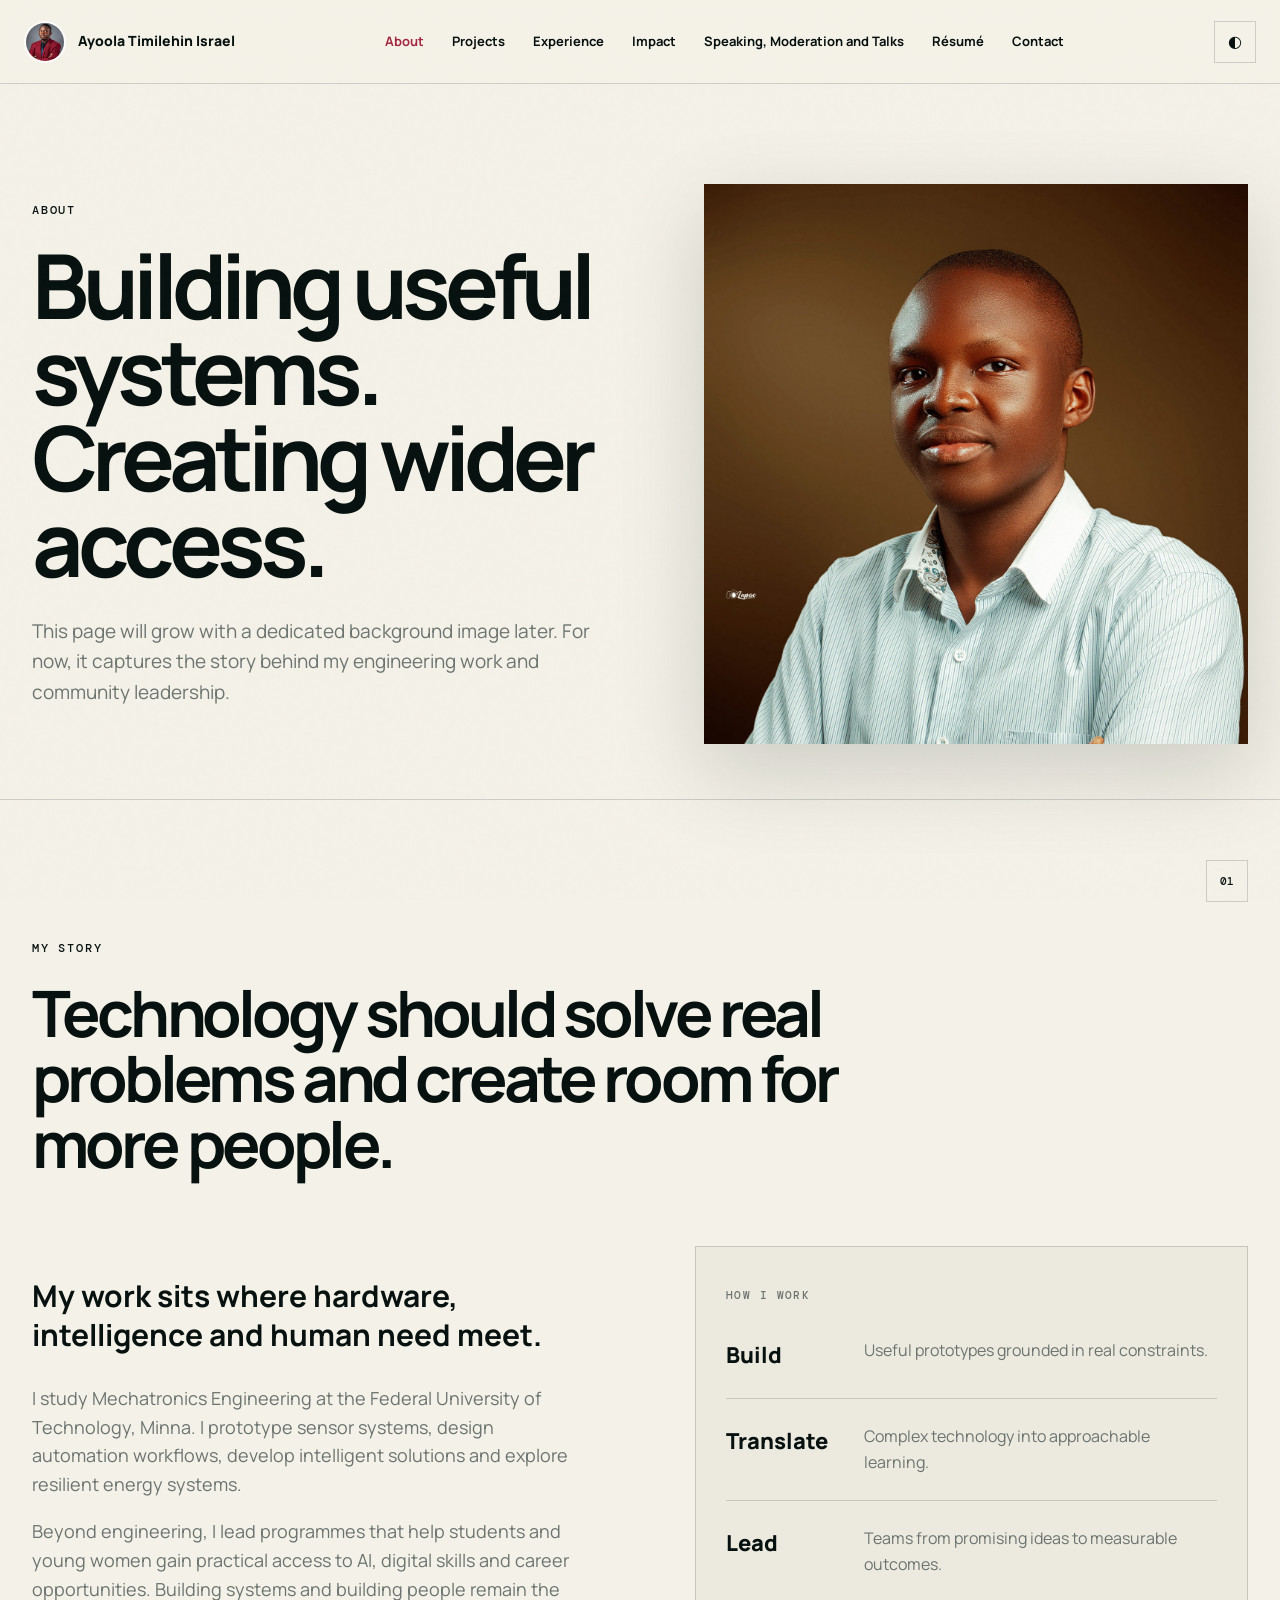
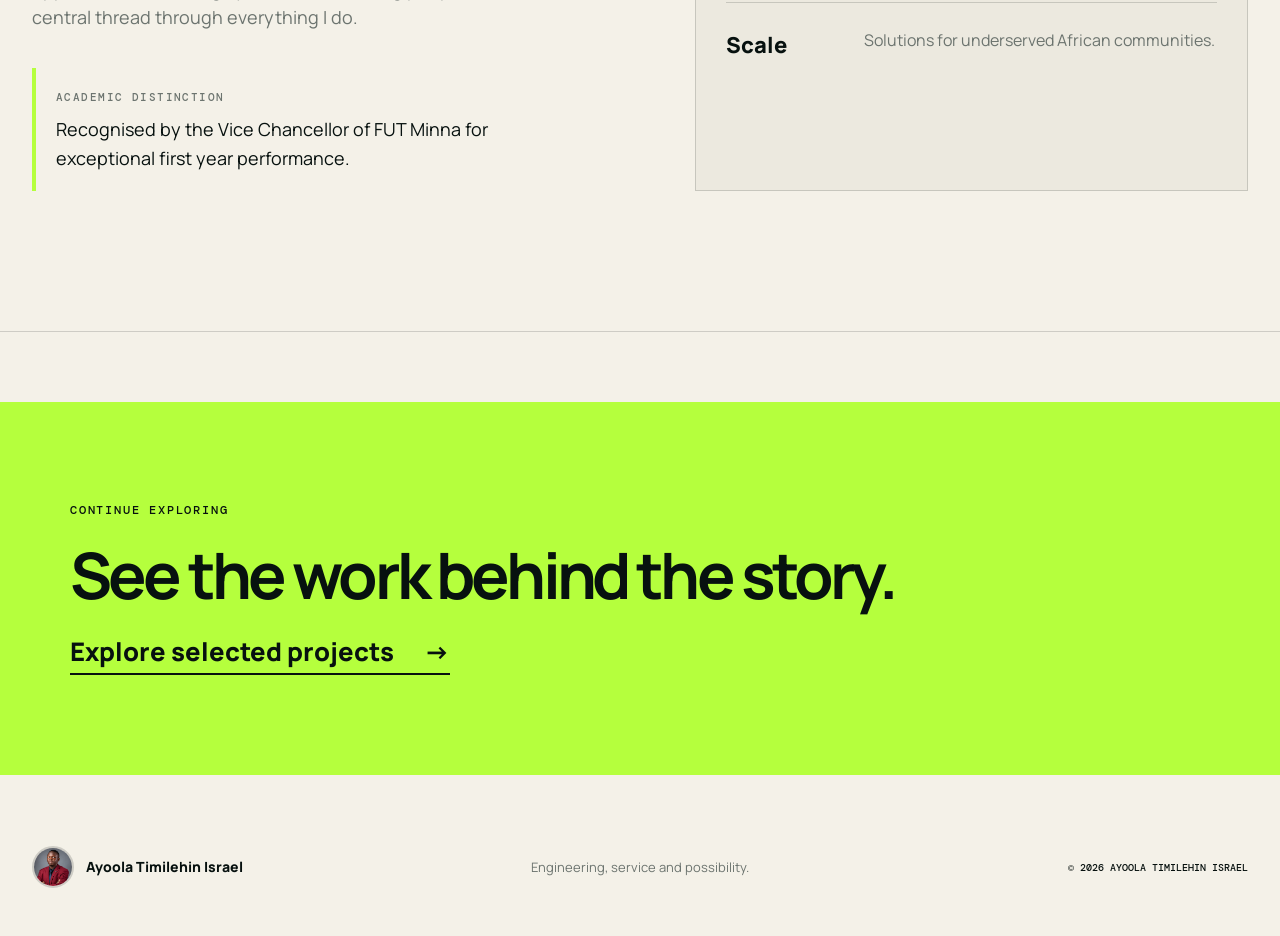
==== about.html @ 363a7451 "Redesign portfolio with cinematic homepage" ====
<!doctype html>
<html lang="en">
<head>
  <meta charset="UTF-8" /><meta name="viewport" content="width=device-width, initial-scale=1" />
  <meta name="description" content="About Ayoola Timilehin Israel and his work across engineering, leadership and community impact." />
  <title>About | Ayoola Timilehin Israel</title>
  <link rel="preconnect" href="https://fonts.googleapis.com" /><link rel="preconnect" href="https://fonts.gstatic.com" crossorigin /><link href="https://fonts.googleapis.com/css2?family=DM+Mono:wght@400;500&family=Manrope:wght@400;500;600;700;800&display=swap" rel="stylesheet" />
  <link rel="icon" type="image/webp" href="assets/images/timilehin-burgundy-portrait.webp" /><link rel="stylesheet" href="styles.css" />
</head>
<body class="inner-page">
  <a class="skip-link" href="#main-content">Skip to main content</a><div class="noise" aria-hidden="true"></div>
  <header class="site-header" id="top"><a class="profile-brand" href="index.html"><img src="assets/images/timilehin-burgundy-portrait.webp" alt="" /><span>Ayoola Timilehin Israel</span></a><nav class="desktop-nav" aria-label="Primary navigation"><a class="current" href="about.html">About</a><a href="index.html#work">Projects</a><a href="index.html#experience">Experience</a><a href="index.html#impact">Impact</a><a href="speaking.html">Speaking, Moderation and Talks</a><a href="https://drive.google.com/file/d/1Q_g9N8d5vsVfW5GfV8KbFUn3ZHmUaMl0/view?usp=drive_link" target="_blank" rel="noreferrer">Résumé</a><a href="index.html#contact">Contact</a></nav><div class="header-actions"><button class="theme-toggle" type="button">◐</button><button class="menu-toggle" type="button" aria-expanded="false" aria-controls="mobile-nav"><span></span><span></span></button></div><nav class="mobile-nav" id="mobile-nav"><a href="about.html">About</a><a href="index.html#work">Projects</a><a href="speaking.html">Speaking, Moderation and Talks</a><a href="https://drive.google.com/file/d/1Q_g9N8d5vsVfW5GfV8KbFUn3ZHmUaMl0/view?usp=drive_link" target="_blank" rel="noreferrer">Résumé</a><a href="index.html#contact">Contact</a></nav></header>
  <main id="main-content">
    <section class="inner-hero about-hero"><div class="inner-hero-copy reveal"><p class="eyebrow">About</p><h1>Building useful systems.<br />Creating wider access.</h1><p>This page will grow with a dedicated background image later. For now, it captures the story behind my engineering work and community leadership.</p></div><img src="assets/images/timilehin-headshot.jpg" alt="Ayoola Timilehin Israel" /></section>
    <section class="section about"><div class="section-index">01</div><div class="section-heading reveal"><p class="eyebrow">My story</p><h2>Technology should solve real problems and create room for more people.</h2></div><div class="about-grid"><div class="about-copy reveal"><p class="lead">My work sits where hardware, intelligence and human need meet.</p><p>I study Mechatronics Engineering at the Federal University of Technology, Minna. I prototype sensor systems, design automation workflows, develop intelligent solutions and explore resilient energy systems.</p><p>Beyond engineering, I lead programmes that help students and young women gain practical access to AI, digital skills and career opportunities. Building systems and building people remain the central thread through everything I do.</p><div class="mini-award"><span>Academic distinction</span><p>Recognised by the Vice Chancellor of FUT Minna for exceptional first year performance.</p></div></div><div class="focus-board reveal"><p class="board-label">How I work</p><div class="focus-item"><span>Build</span><p>Useful prototypes grounded in real constraints.</p></div><div class="focus-item"><span>Translate</span><p>Complex technology into approachable learning.</p></div><div class="focus-item"><span>Lead</span><p>Teams from promising ideas to measurable outcomes.</p></div><div class="focus-item"><span>Scale</span><p>Solutions for underserved African communities.</p></div></div></div></section>
    <section class="contact compact-contact"><div class="contact-copy reveal"><p class="eyebrow">Continue exploring</p><h2>See the work behind the story.</h2><a class="contact-email" href="index.html#work">Explore selected projects <span>→</span></a></div></section>
  </main>
  <footer><a class="profile-brand footer-brand" href="index.html"><img src="assets/images/timilehin-burgundy-portrait.webp" alt="" /><span>Ayoola Timilehin Israel</span></a><p>Engineering, service and possibility.</p><small>© <span id="year"></span> Ayoola Timilehin Israel</small></footer><script src="script.js"></script>
</body>
</html>
---- styles.css ----
:root{--ink:#07110f;--paper:#f4f1e8;--lime:#b5ff3d;--cyan:#7fe7dc;--muted:#6c746f;--line:rgba(7,17,15,.16);--card:#ece9df;--max:1440px;--shadow:0 28px 80px rgba(7,17,15,.16)}
*{box-sizing:border-box}html{scroll-behavior:smooth}body{margin:0;background:var(--paper);color:var(--ink);font-family:Manrope,Arial,sans-serif;font-size:16px;line-height:1.6;overflow-x:hidden}body.dark{--ink:#edf4e9;--paper:#07110f;--muted:#aab4ae;--line:rgba(237,244,233,.15);--card:#101c18;--shadow:0 28px 80px rgba(0,0,0,.35)}a{color:inherit;text-decoration:none}button{font:inherit}.noise{position:fixed;inset:0;opacity:.025;pointer-events:none;z-index:20;background-image:url("data:image/svg+xml,%3Csvg viewBox='0 0 180 180' xmlns='http://www.w3.org/2000/svg'%3E%3Cfilter id='n'%3E%3CfeTurbulence type='fractalNoise' baseFrequency='.9' numOctaves='4' stitchTiles='stitch'/%3E%3C/filter%3E%3Crect width='100%25' height='100%25' filter='url(%23n)' opacity='.7'/%3E%3C/svg%3E")}.site-header{height:84px;padding:0 max(24px,calc((100vw - var(--max))/2));display:flex;align-items:center;justify-content:space-between;position:sticky;top:0;z-index:50;background:color-mix(in srgb,var(--paper) 88%,transparent);backdrop-filter:blur(16px);border-bottom:1px solid var(--line)}.brand{display:flex;gap:12px;align-items:center}.brand>span{width:42px;height:42px;border:1px solid var(--ink);display:grid;place-items:center;font-weight:800;letter-spacing:-.06em}.brand small{font:500 11px DM Mono,monospace;text-transform:uppercase;letter-spacing:.08em}.desktop-nav{display:flex;gap:28px;font-size:13px;font-weight:700}.desktop-nav a{position:relative}.desktop-nav a:after{content:"";position:absolute;left:0;right:100%;bottom:-8px;height:2px;background:var(--lime);transition:.25s}.desktop-nav a:hover:after{right:0}.header-actions{display:flex;align-items:center;gap:10px}.theme-toggle,.menu-toggle{border:1px solid var(--line);background:transparent;color:var(--ink);height:42px;cursor:pointer}.theme-toggle{width:42px}.menu-toggle{display:none;width:44px;padding:11px}.menu-toggle span{display:block;height:1px;background:var(--ink);margin:6px 0}.button{display:inline-flex;align-items:center;justify-content:space-between;gap:22px;background:var(--ink);color:var(--paper);padding:15px 19px;font-weight:700;font-size:14px;border:1px solid var(--ink);transition:.25s}.button:hover{background:var(--lime);border-color:var(--lime);color:#07110f;transform:translateY(-2px)}.button-small{padding:10px 14px}.mobile-nav{display:none}.hero{min-height:calc(100vh - 84px);max-width:var(--max);margin:auto;display:grid;grid-template-columns:1.17fr .83fr;padding:70px 32px 72px;align-items:center;gap:60px}.eyebrow{font:500 12px DM Mono,monospace;text-transform:uppercase;letter-spacing:.15em;margin:0 0 24px}.pulse{display:inline-block;width:8px;height:8px;border-radius:50%;background:var(--lime);box-shadow:0 0 0 6px color-mix(in srgb,var(--lime) 16%,transparent);margin-right:10px}.hero h1{font-size:clamp(54px,6.6vw,104px);line-height:.93;letter-spacing:-.075em;margin:0 0 34px;max-width:900px}.hero h1 span{color:transparent;-webkit-text-stroke:1.5px var(--ink)}.hero-intro{max-width:690px;font-size:clamp(17px,1.5vw,21px);color:var(--muted)}.hero-intro strong{color:var(--ink)}.hero-actions{display:flex;gap:28px;align-items:center;margin:38px 0 54px}.text-link{font-weight:700;border-bottom:1px solid var(--ink);padding-bottom:5px}.hero-disciplines{display:flex;flex-wrap:wrap;gap:10px 28px;font:500 11px DM Mono,monospace;text-transform:uppercase;color:var(--muted)}.hero-visual{position:relative;min-height:650px;display:grid;place-items:center}.portrait-frame{width:min(92%,470px);height:600px;position:relative;overflow:hidden;background:#8a5a33;clip-path:polygon(10% 0,100% 0,100% 90%,90% 100%,0 100%,0 10%);box-shadow:var(--shadow)}.portrait-frame:after{content:"";position:absolute;inset:0;background:linear-gradient(180deg,transparent 55%,rgba(7,17,15,.3))}.portrait-frame img{width:100%;height:100%;object-fit:cover;object-position:center 25%}.portrait-tag{position:absolute;z-index:2;left:22px;bottom:22px;background:var(--lime);color:#07110f;font:500 11px DM Mono,monospace;text-transform:uppercase;padding:9px 12px}.orbit{position:absolute;border:1px solid var(--line);border-radius:50%;pointer-events:none}.orbit-one{width:570px;height:570px}.orbit-two{width:690px;height:690px;border-style:dashed;animation:spin 30s linear infinite}.floating-note{position:absolute;background:var(--paper);border:1px solid var(--line);padding:14px 16px;box-shadow:var(--shadow);display:flex;flex-direction:column;z-index:3}.floating-note span{font:500 10px DM Mono,monospace;text-transform:uppercase;color:var(--muted)}.note-one{left:-10px;top:110px}.note-two{right:-12px;bottom:110px}@keyframes spin{to{transform:rotate(360deg)}}.signal-strip{background:var(--ink);color:var(--paper);display:grid;grid-template-columns:repeat(4,1fr);padding:28px max(28px,calc((100vw - var(--max))/2));gap:0}.signal-strip div{padding:4px 28px;border-right:1px solid color-mix(in srgb,var(--paper) 18%,transparent);display:flex;align-items:baseline;gap:12px}.signal-strip div:last-child{border:0}.signal-strip strong{font-size:30px;color:var(--lime)}.signal-strip span{font:500 11px DM Mono,monospace;text-transform:uppercase}.section{max-width:var(--max);margin:auto;padding:140px 32px;position:relative;border-bottom:1px solid var(--line)}.section-index{position:absolute;right:32px;top:60px;font:500 11px DM Mono,monospace;border:1px solid var(--line);width:42px;height:42px;display:grid;place-items:center}.section-heading{max-width:930px;margin-bottom:70px}.section-heading h2,.feature-copy h2,.contact h2{font-size:clamp(42px,5vw,76px);line-height:1.02;letter-spacing:-.06em;margin:0}.section-heading.split{max-width:none;display:grid;grid-template-columns:1.3fr .7fr;align-items:end;gap:80px}.section-heading.split>p{color:var(--muted);max-width:470px;margin:0}.about-grid{display:grid;grid-template-columns:1fr 1fr;gap:110px}.about-copy{font-size:18px;color:var(--muted);max-width:620px}.about-copy .lead{font-size:30px;line-height:1.3;color:var(--ink);font-weight:700}.mini-award{border-left:4px solid var(--lime);padding:12px 0 12px 20px;margin-top:36px}.mini-award span,.board-label{font:500 11px DM Mono,monospace;text-transform:uppercase;letter-spacing:.13em;color:var(--muted)}.mini-award p{color:var(--ink);margin:6px 0}.focus-board{border:1px solid var(--line);padding:30px;background:var(--card)}.focus-item{display:grid;grid-template-columns:110px 1fr;gap:28px;padding:25px 0;border-bottom:1px solid var(--line)}.focus-item:last-child{border:0}.focus-item span{font-weight:800;font-size:22px}.focus-item p{margin:0;color:var(--muted)}.filter-row{display:flex;flex-wrap:wrap;gap:8px;margin-bottom:35px}.filter{border:1px solid var(--line);background:transparent;color:var(--ink);padding:9px 15px;font:500 11px DM Mono,monospace;text-transform:uppercase;cursor:pointer}.filter.active,.filter:hover{background:var(--ink);color:var(--paper)}.projects-grid{display:grid;grid-template-columns:repeat(2,1fr);gap:18px}.project-card{position:relative;background:var(--card);min-height:620px;display:flex;flex-direction:column;transition:.3s;overflow:hidden}.project-card:hover{transform:translateY(-5px);box-shadow:var(--shadow)}.project-card.hidden{display:none}.project-featured{grid-column:span 2;display:grid;grid-template-columns:1.08fr .92fr}.project-number{position:absolute;right:18px;top:15px;z-index:3;font:500 11px DM Mono,monospace;background:var(--paper);border:1px solid var(--line);padding:6px 9px}.project-visual{min-height:340px;position:relative;overflow:hidden;background:#0d1714;color:white;display:grid;place-items:center}.project-visual em{position:absolute;bottom:15px;left:16px;font:400 10px DM Mono,monospace;text-transform:uppercase;color:rgba(255,255,255,.56);font-style:normal}.image-visual img{width:100%;height:100%;object-fit:cover}.project-copy{padding:34px;display:flex;flex-direction:column;align-items:flex-start;flex:1}.tags{display:flex;gap:7px;flex-wrap:wrap}.tags span{font:500 10px DM Mono,monospace;text-transform:uppercase;border:1px solid var(--line);padding:5px 8px}.project-copy h3{font-size:clamp(26px,3vw,42px);line-height:1.08;letter-spacing:-.04em;margin:22px 0 14px}.project-copy p{color:var(--muted);max-width:620px}.project-link{margin-top:auto;background:transparent;color:var(--ink);border:0;border-bottom:1px solid var(--ink);font-weight:700;padding:8px 0;cursor:pointer}.metric-inline{margin-top:auto;display:flex;align-items:baseline;gap:12px}.metric-inline strong{font-size:30px;color:var(--ink)}.metric-inline span{font:500 10px DM Mono,monospace;text-transform:uppercase;color:var(--muted)}.pipeline-line{width:72%;height:70px;border:18px solid #66736e;border-left:0;border-right:0;position:relative}.sensor{position:absolute;width:22px;height:22px;background:var(--lime);border-radius:50%;box-shadow:0 0 0 9px rgba(181,255,61,.12)}.sensor-a{left:28%;top:47%}.sensor-b{left:50%;top:47%}.sensor-c{left:72%;top:47%}.visual-solar{background:linear-gradient(150deg,#102c33,#07110f)}.sun{width:105px;height:105px;border-radius:50%;background:var(--lime);box-shadow:0 0 70px rgba(181,255,61,.35);position:absolute;right:15%;top:14%}.panel{width:210px;height:130px;background:repeating-linear-gradient(90deg,#254c57 0 28px,#7fe7dc 29px 30px),repeating-linear-gradient(0deg,transparent 0 28px,#7fe7dc 29px 30px);transform:skewY(-10deg);border:5px solid #a7c6c3}.visual-vision{background:#07110f}.reticle{width:180px;height:120px;border:2px solid var(--lime);position:relative}.reticle:before,.reticle:after{content:"";position:absolute;background:var(--lime)}.reticle:before{height:1px;width:240px;left:-30px;top:58px}.reticle:after{width:1px;height:180px;top:-30px;left:88px}.visual-vision>span,.visual-cage>span{position:absolute;top:20px;left:20px;color:var(--lime);font:500 11px DM Mono,monospace}.visual-glass{background:linear-gradient(135deg,#16241f,#07110f)}.glass-left,.glass-right{width:140px;height:90px;border:9px solid #c0cbc6;border-radius:50% 50% 42% 42%;position:absolute}.glass-left{transform:translateX(-75px)}.glass-right{transform:translateX(75px)}.visual-glass:after{content:"";width:35px;height:8px;background:#c0cbc6;position:absolute}.cage-grid{width:75%;height:70%;background:repeating-linear-gradient(90deg,transparent 0 48px,rgba(127,231,220,.4) 49px 50px),repeating-linear-gradient(0deg,transparent 0 48px,rgba(127,231,220,.4) 49px 50px);border:2px solid var(--cyan)}.project-secondary{min-height:320px}.timeline{border-top:1px solid var(--line)}.timeline-item{display:grid;grid-template-columns:220px 1fr;gap:70px;padding:36px 0;border-bottom:1px solid var(--line)}.timeline-year{font:500 11px DM Mono,monospace;text-transform:uppercase;color:var(--muted)}.timeline-item h3{font-size:25px;margin:0 0 10px}.timeline-item h3 span{display:block;color:var(--muted);font-size:16px;font-weight:500;margin-top:5px}.timeline-item p{margin:0;color:var(--muted);max-width:780px}.feature-story{max-width:var(--max);margin:0 auto;background:var(--ink);color:var(--paper);display:grid;grid-template-columns:1.1fr .9fr;padding:32px}.feature-image{min-height:680px}.feature-image img{width:100%;height:100%;object-fit:cover}.feature-copy{padding:70px 60px;align-self:center}.feature-copy p:not(.eyebrow){color:color-mix(in srgb,var(--paper) 68%,transparent);font-size:18px}.feature-copy h2{color:var(--lime)}.feature-metrics{display:flex;gap:50px;margin-top:45px}.feature-metrics div{display:flex;flex-direction:column}.feature-metrics strong{font-size:34px}.feature-metrics span{font:500 10px DM Mono,monospace;text-transform:uppercase}.feature-gallery{grid-column:span 2;display:grid;grid-template-columns:1fr 1fr;gap:12px;margin-top:12px}.feature-gallery img{width:100%;height:320px;object-fit:cover}.impact-grid{display:grid;grid-template-columns:repeat(3,1fr);gap:16px}.impact-card{background:var(--ink);color:var(--paper);padding:34px;min-height:350px;display:flex;flex-direction:column}.impact-card>span{font:500 11px DM Mono,monospace;color:var(--lime)}.impact-card h3{font-size:21px;margin:40px 0 auto}.impact-card strong{font-size:70px;line-height:1;color:var(--lime);letter-spacing:-.06em}.impact-card p{color:color-mix(in srgb,var(--paper) 65%,transparent)}.roles-board{margin-top:18px;border:1px solid var(--line);padding:32px}.roles-list{display:grid;grid-template-columns:repeat(2,1fr);margin-top:22px}.roles-list span{padding:18px 0;border-bottom:1px solid var(--line);font-weight:700}.roles-list span:nth-child(odd){border-right:1px solid var(--line);padding-right:24px}.roles-list span:nth-child(even){padding-left:24px}.recognition-grid{display:grid;grid-template-columns:repeat(3,1fr);gap:14px}.award-card{border:1px solid var(--line);padding:30px;min-height:300px;display:flex;flex-direction:column}.award-card.lime{background:var(--lime);color:#07110f;border-color:var(--lime)}.award-card>p{font:500 10px DM Mono,monospace;text-transform:uppercase}.award-card h3{font-size:33px;line-height:1.1;margin:auto 0 12px}.award-card>span{color:var(--muted)}.award-card.lime>span{color:#27351d}.award-card a{margin-top:20px;font-weight:700;font-size:13px}.research-line{margin-top:35px;padding:30px;border-top:1px solid var(--line);border-bottom:1px solid var(--line);display:grid;grid-template-columns:200px 1fr}.research-line span{font:500 11px DM Mono,monospace;text-transform:uppercase}.research-line p{margin:0;font-weight:700}.gallery-grid{display:grid;grid-template-columns:1.5fr 1fr 1fr;grid-template-rows:repeat(2,250px);gap:14px}.gallery-main{grid-row:span 2;margin:0;position:relative;overflow:hidden}.gallery-main img{width:100%;height:100%;object-fit:cover}.gallery-main figcaption{position:absolute;left:18px;bottom:18px;background:var(--paper);padding:8px 11px;font:500 10px DM Mono,monospace;text-transform:uppercase}.gallery-placeholder{border:1px dashed var(--line);background:linear-gradient(135deg,var(--card),transparent);padding:20px;display:flex;flex-direction:column;justify-content:space-between}.gallery-placeholder span{font:500 10px DM Mono,monospace}.gallery-placeholder strong{font:600 12px DM Mono,monospace}.gallery-placeholder p{margin:0;color:var(--muted);font-size:13px}.gallery-placeholder:last-child{grid-column:span 2}.contact{max-width:var(--max);margin:0 auto 24px;background:var(--lime);color:#07110f;padding:100px 70px;display:grid;grid-template-columns:1.3fr .7fr;gap:100px}.contact-copy>p:not(.eyebrow){max-width:650px;font-size:19px}.contact-email{font-size:clamp(16px,2vw,26px);font-weight:800;border-bottom:2px solid #07110f;display:inline-flex;gap:30px;margin-top:25px}.contact-links{align-self:end}.contact-links a{display:grid;grid-template-columns:90px 1fr auto;gap:15px;padding:20px 0;border-bottom:1px solid rgba(7,17,15,.3)}.contact-links span{font-weight:800}.contact-links em{font-style:normal;font-size:13px}footer{max-width:var(--max);margin:auto;padding:45px 32px;display:grid;grid-template-columns:1fr 1fr 1fr;align-items:center}footer p{text-align:center;color:var(--muted);font-size:13px}footer small{text-align:right;font:500 10px DM Mono,monospace;text-transform:uppercase}.project-modal{max-width:760px;width:calc(100% - 30px);background:var(--paper);color:var(--ink);border:1px solid var(--line);padding:55px;box-shadow:var(--shadow)}.project-modal::backdrop{background:rgba(3,8,7,.78);backdrop-filter:blur(8px)}.project-modal h2{font-size:45px;line-height:1.05;letter-spacing:-.05em}.project-modal>p{color:var(--muted)}.modal-close{position:absolute;top:15px;right:15px;width:40px;height:40px;background:var(--ink);color:var(--paper);border:0;font-size:25px;cursor:pointer}.modal-grid{display:grid;grid-template-columns:1fr 1fr;gap:22px;margin-top:35px}.modal-grid div{border-top:2px solid var(--lime);padding-top:15px}.modal-grid span{font:500 10px DM Mono,monospace;text-transform:uppercase}.modal-grid p{color:var(--muted)}.reveal{opacity:0;transform:translateY(22px);transition:opacity .65s ease,transform .65s ease}.reveal.visible{opacity:1;transform:none}
@media(max-width:1050px){.desktop-nav{display:none}.menu-toggle{display:block}.mobile-nav{position:absolute;top:84px;left:0;right:0;background:var(--paper);border-bottom:1px solid var(--line);padding:25px 32px;flex-direction:column;gap:15px}.mobile-nav.open{display:flex}.hero{grid-template-columns:1fr;padding-top:55px}.hero-visual{min-height:600px}.portrait-frame{height:550px}.orbit-two{width:620px;height:620px}.signal-strip{grid-template-columns:1fr 1fr}.signal-strip div:nth-child(2){border-right:0}.section-heading.split{grid-template-columns:1fr;gap:25px}.project-featured{grid-template-columns:1fr}.feature-story{grid-template-columns:1fr}.feature-gallery{grid-column:auto}.impact-grid,.recognition-grid{grid-template-columns:1fr 1fr}.contact{grid-template-columns:1fr;gap:50px}}
@media(max-width:720px){.site-header{height:70px}.brand small,.header-actions .button{display:none}.mobile-nav{top:70px}.hero{min-height:auto;padding:60px 20px 80px;gap:20px}.hero h1{font-size:53px}.hero-intro{font-size:17px}.hero-actions{align-items:flex-start;flex-direction:column}.hero-visual{min-height:510px}.portrait-frame{height:480px;width:92%}.orbit-one{width:430px;height:430px}.orbit-two{width:500px;height:500px}.note-one{left:0}.note-two{right:0}.hero-disciplines{flex-direction:column}.signal-strip{grid-template-columns:1fr 1fr;padding:18px}.signal-strip div{padding:15px;display:block}.signal-strip strong{display:block;font-size:25px}.section{padding:100px 20px}.section-index{right:20px;top:30px}.section-heading{margin-bottom:45px}.section-heading h2,.feature-copy h2,.contact h2{font-size:42px}.about-grid,.projects-grid,.impact-grid,.recognition-grid{grid-template-columns:1fr;gap:14px}.project-featured{grid-column:auto}.project-card{min-height:560px}.project-secondary{min-height:300px}.focus-item{grid-template-columns:80px 1fr}.timeline-item{grid-template-columns:1fr;gap:12px}.feature-story{padding:12px}.feature-image{min-height:430px}.feature-copy{padding:55px 20px}.feature-gallery{grid-template-columns:1fr}.feature-gallery img{height:240px}.roles-list{grid-template-columns:1fr}.roles-list span:nth-child(odd){border-right:0;padding-right:0}.roles-list span:nth-child(even){padding-left:0}.gallery-grid{display:grid;grid-template-columns:1fr 1fr;grid-template-rows:360px 220px 220px}.gallery-main{grid-column:span 2;grid-row:auto}.gallery-placeholder:last-child{grid-column:span 2}.contact{margin:0 12px;padding:70px 22px}.contact-email{font-size:15px;gap:10px}.contact-links a{grid-template-columns:75px 1fr auto}footer{grid-template-columns:auto 1fr}footer p{display:none}.modal-grid{grid-template-columns:1fr}.project-modal{padding:48px 24px 30px}.project-modal h2{font-size:34px}}
@media(prefers-reduced-motion:reduce){html{scroll-behavior:auto}.orbit-two{animation:none}.reveal{opacity:1;transform:none;transition:none}}
.skip-link{position:fixed;left:18px;top:12px;z-index:100;transform:translateY(-160%);background:var(--lime);color:#07110f;padding:10px 14px;font-weight:800}.skip-link:focus{transform:none}a:focus-visible,button:focus-visible{outline:3px solid var(--cyan);outline-offset:4px}

/* Cinematic portfolio direction */
.home-page{background:#081119}.home-page .site-header{position:absolute;left:0;right:0;top:0;color:#fff;background:linear-gradient(180deg,rgba(5,10,16,.82),rgba(5,10,16,.36));border-bottom:1px solid rgba(255,255,255,.1)}
.profile-brand{display:flex;align-items:center;gap:12px;font-weight:800;font-size:14px}.profile-brand img{width:42px;height:42px;border-radius:50%;object-fit:cover;object-position:center 22%;border:2px solid rgba(255,255,255,.75)}
.home-header .desktop-nav{gap:21px}.home-header .desktop-nav a{font-size:11px}.home-header .theme-toggle,.home-header .menu-toggle{color:#fff;border-color:rgba(255,255,255,.3)}.home-page .mobile-nav{color:var(--ink)}
.desktop-nav a.current{color:#a32942}.cinematic-hero{min-height:100svh;position:relative;display:flex;align-items:flex-end;background-image:url("assets/images/timilehin-burgundy-portrait.webp");background-size:cover;background-position:center 24%;color:#fff;padding:150px max(5vw,42px) 7vh;overflow:hidden}.hero-overlay{position:absolute;inset:0;background:linear-gradient(90deg,rgba(3,9,16,.88) 0%,rgba(3,9,16,.6) 38%,rgba(3,9,16,.12) 66%,rgba(3,9,16,.45) 100%),linear-gradient(0deg,rgba(3,9,16,.88),transparent 52%)}.cinematic-copy{position:relative;z-index:2;max-width:790px}.hero-pill{display:inline-flex;border:1px solid rgba(255,255,255,.42);border-radius:999px;padding:7px 13px;font:500 11px DM Mono,monospace;margin:0 0 25px}.cinematic-copy h1{font-size:clamp(52px,6.5vw,96px);line-height:.98;letter-spacing:-.065em;margin:0;max-width:900px}.cinematic-copy h1 span{color:#a32942}.cinematic-copy>p:not(.hero-pill){font-size:clamp(16px,1.3vw,20px);line-height:1.65;max-width:680px;color:rgba(255,255,255,.78);margin:24px 0 30px}.hero-primary{background:#a32942;color:#fff;border-color:#a32942}.hero-secondary{background:rgba(6,12,19,.35);color:#fff;border:1px solid rgba(255,255,255,.55)}.hero-location{position:absolute;right:max(5vw,42px);bottom:7vh;z-index:2;font:500 10px DM Mono,monospace;text-transform:uppercase;letter-spacing:.12em;color:rgba(255,255,255,.62)}
.home-page .signal-strip,.home-page .section,.home-page footer{background:var(--paper);color:var(--ink)}.home-page .feature-story{margin-top:0}.footer-brand img{border-color:var(--line)}
.inner-page .site-header{position:sticky}.inner-hero{max-width:var(--max);margin:auto;min-height:670px;padding:100px 32px 55px;display:grid;grid-template-columns:1.05fr .95fr;gap:70px;align-items:center;border-bottom:1px solid var(--line)}.inner-hero-copy h1{font-size:clamp(54px,7vw,102px);line-height:.96;letter-spacing:-.065em;margin:12px 0 30px}.inner-hero-copy>p:last-child{font-size:19px;color:var(--muted);max-width:660px}.inner-hero>img{width:100%;height:560px;object-fit:cover;object-position:center 25%;box-shadow:var(--shadow)}
.speaking-hero{background:linear-gradient(135deg,#07110f 0%,#152b27 58%,#a32942 160%);color:#fff}.speaking-hero .inner-hero-copy>p:last-child{color:rgba(255,255,255,.68)}.speaking-mark{justify-self:center;width:330px;height:330px;border:1px solid rgba(255,255,255,.2);border-radius:50%;display:flex;align-items:center;justify-content:center;flex-direction:column;box-shadow:0 0 0 55px rgba(255,255,255,.035),0 0 0 110px rgba(255,255,255,.025)}.speaking-mark span{font:500 12px DM Mono,monospace;letter-spacing:.25em}.speaking-mark strong{font-size:96px;line-height:1;color:var(--lime)}.speaking-grid{display:grid;grid-template-columns:repeat(3,1fr);gap:16px}.speaking-card{min-height:350px;padding:34px;background:var(--card);border:1px solid var(--line);display:flex;flex-direction:column}.speaking-card>span{font:500 11px DM Mono,monospace;text-transform:uppercase;color:#a32942}.speaking-card h3{font-size:31px;line-height:1.08;margin:auto 0 15px}.speaking-card p{color:var(--muted)}.placeholder-card{border-style:dashed;background:transparent}.compact-contact{grid-template-columns:1fr;margin-top:70px}.compact-contact .contact-copy{max-width:900px}
@media(max-width:1050px){.home-header .profile-brand span{display:none}.cinematic-hero{background-position:58% 20%}.hero-location{display:none}.inner-hero{grid-template-columns:1fr}.inner-hero>img{height:520px}.speaking-grid{grid-template-columns:1fr 1fr}}
@media(max-width:720px){.profile-brand span{display:none}.profile-brand img{width:38px;height:38px}.cinematic-hero{min-height:780px;padding:130px 22px 64px;background-position:58% 20%}.hero-overlay{background:linear-gradient(0deg,rgba(3,9,16,.94) 0%,rgba(3,9,16,.65) 48%,rgba(3,9,16,.15) 78%)}.cinematic-copy h1{font-size:49px}.cinematic-copy>p:not(.hero-pill){font-size:16px}.cinematic-copy .hero-actions{flex-direction:row}.inner-hero{padding:80px 20px 45px;gap:35px}.inner-hero-copy h1{font-size:53px}.inner-hero>img{height:430px}.speaking-mark{width:220px;height:220px}.speaking-mark strong{font-size:65px}.speaking-grid{grid-template-columns:1fr}}
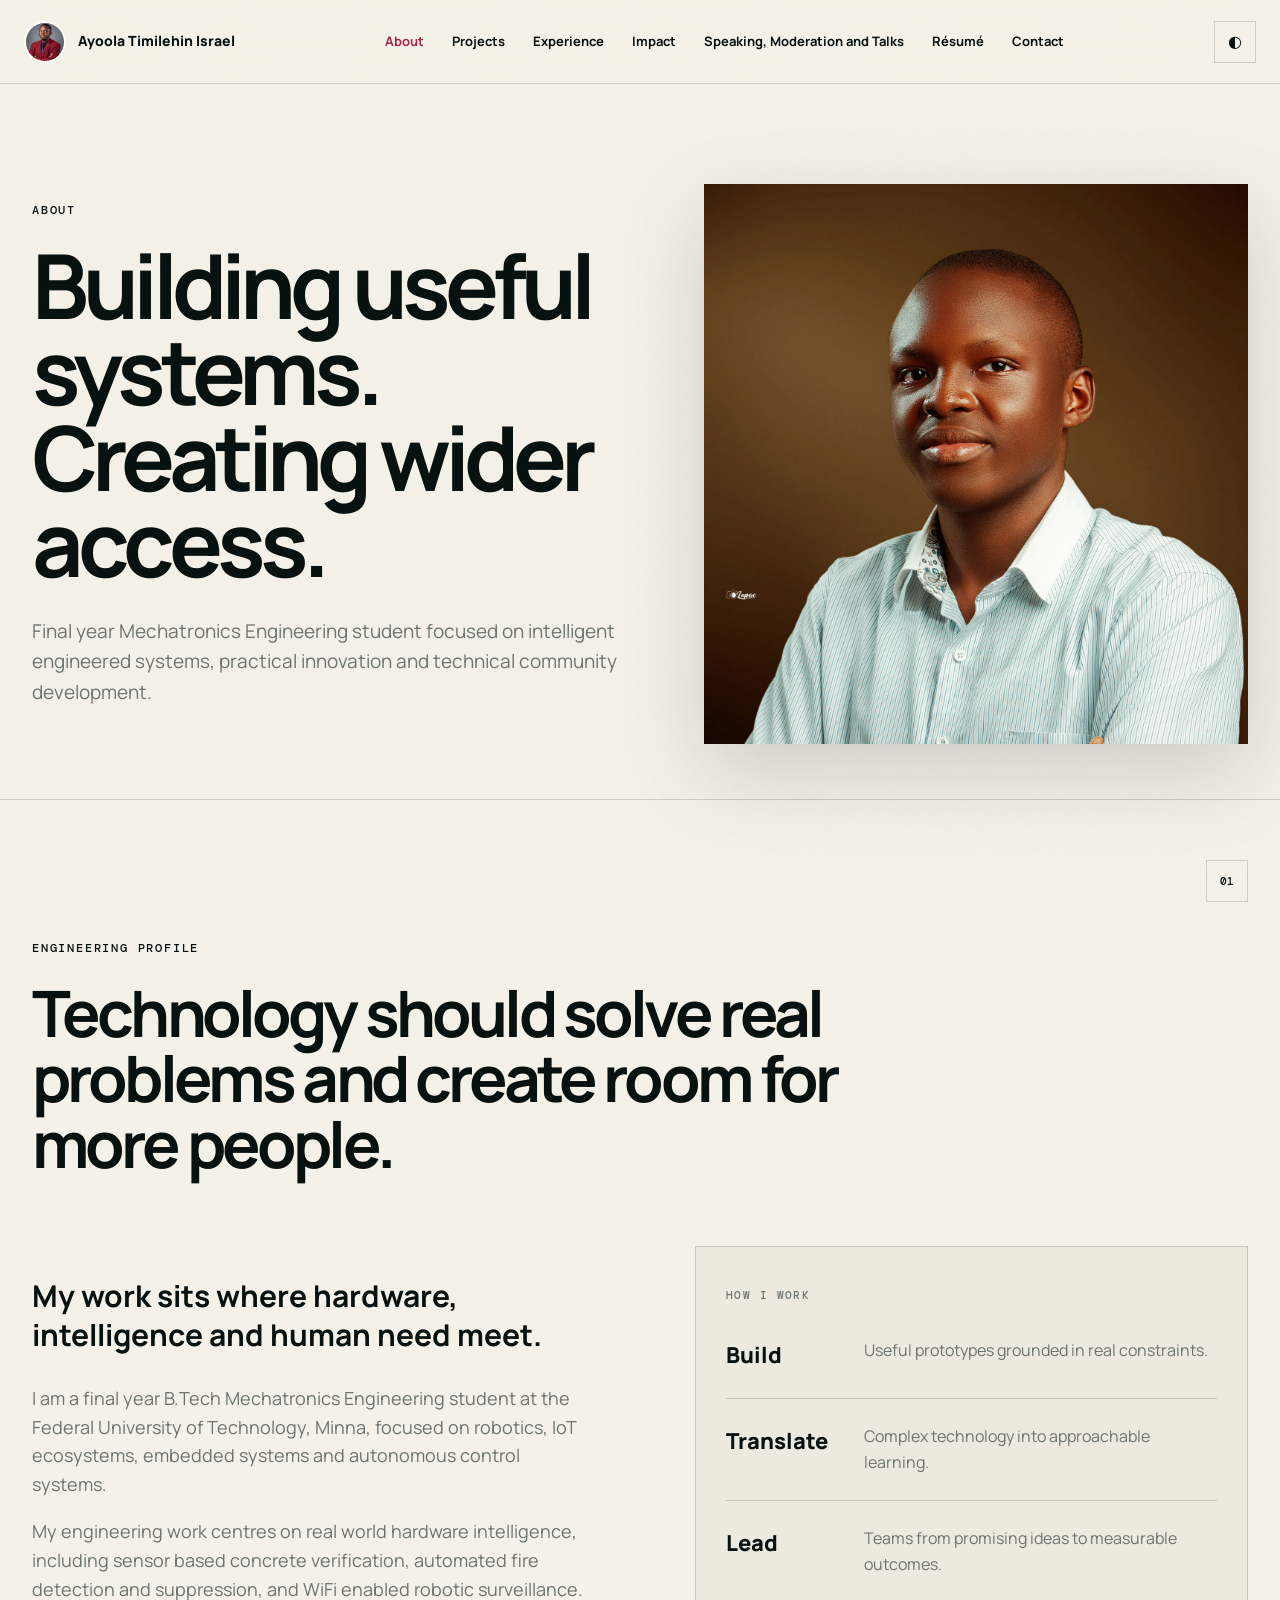
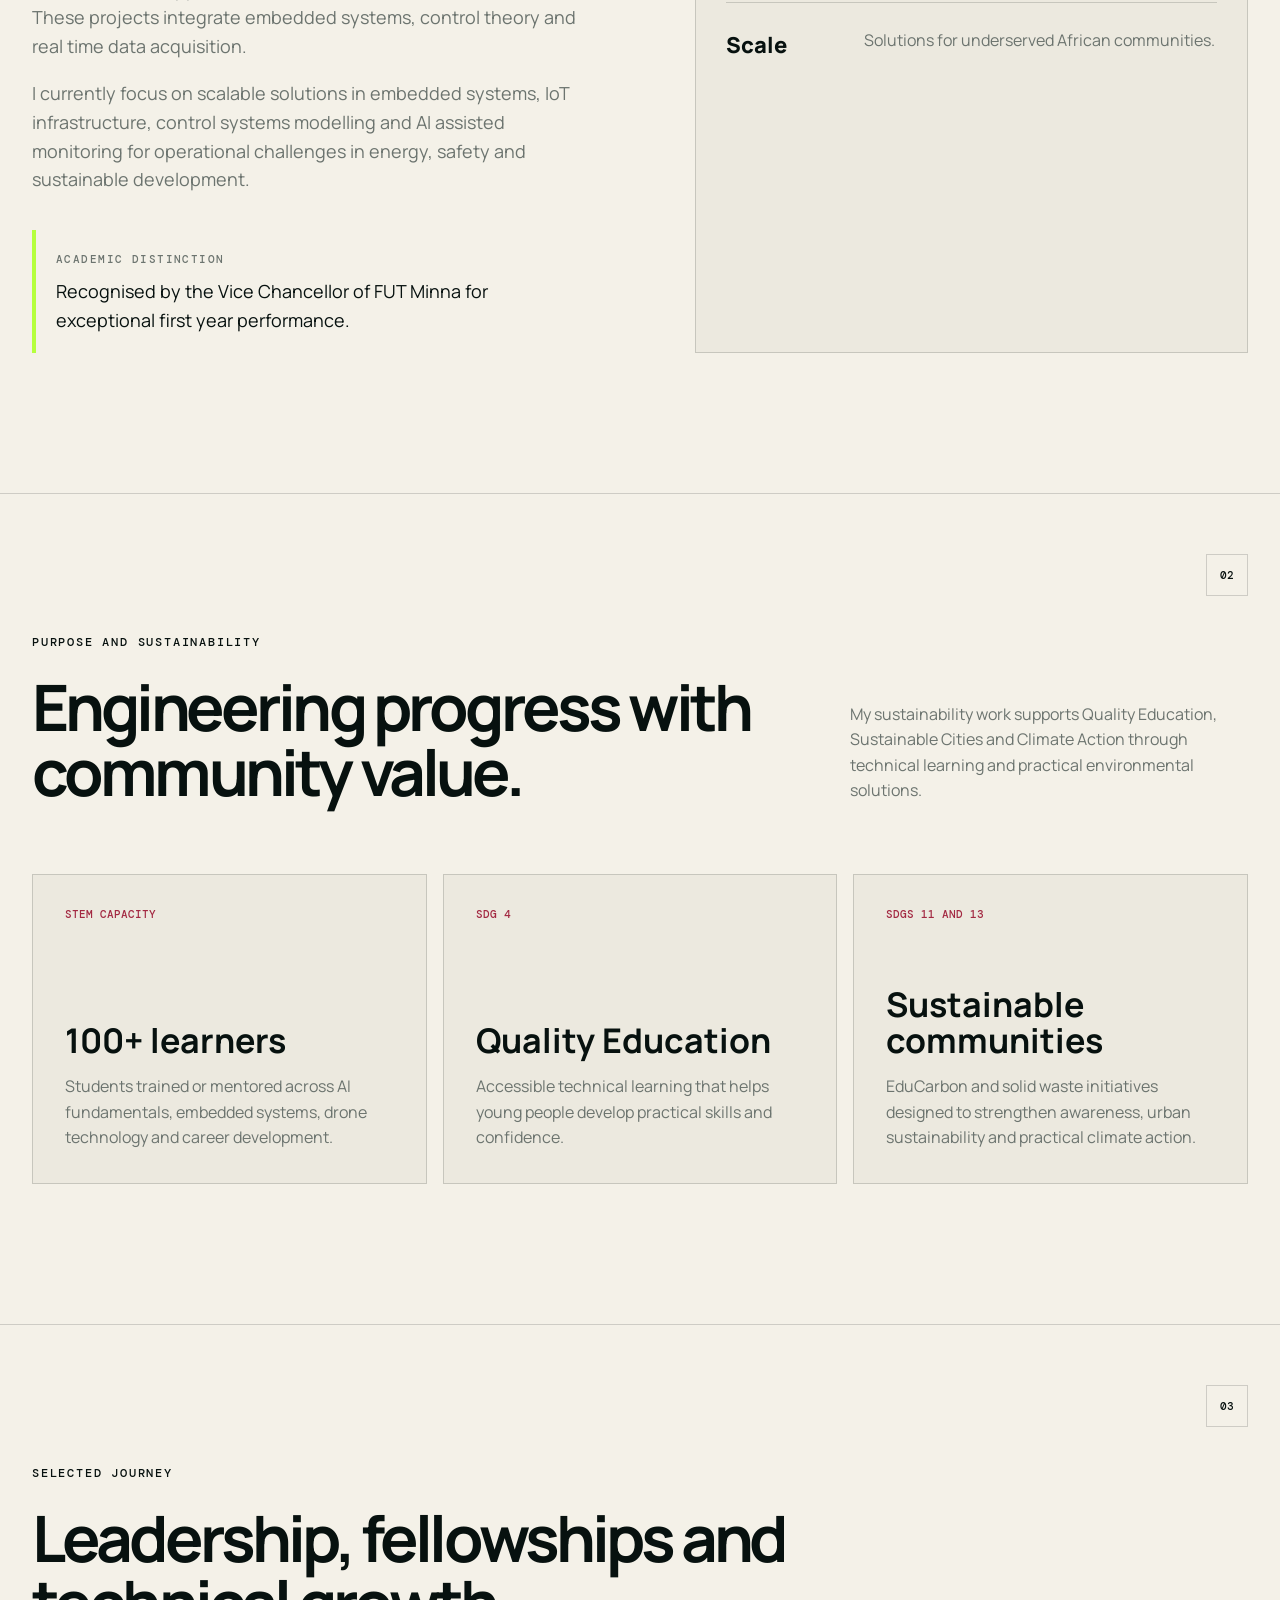
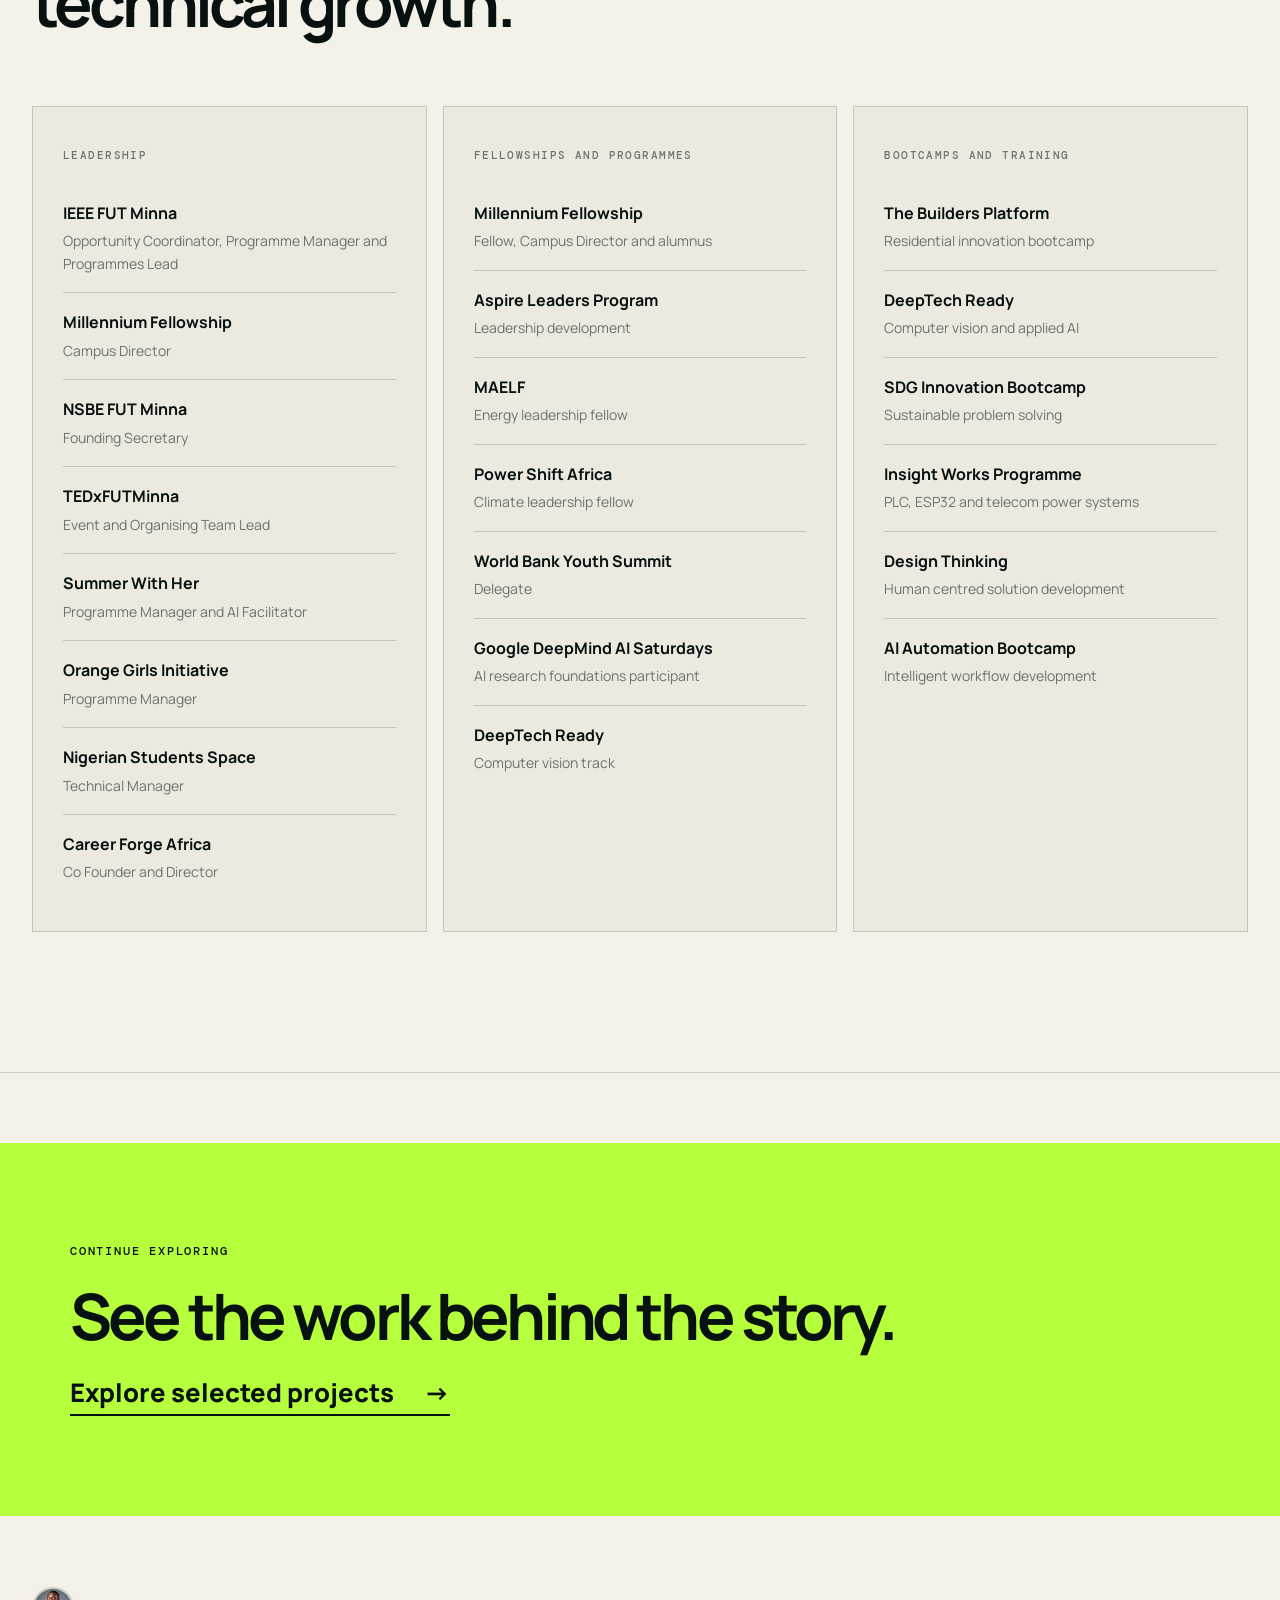
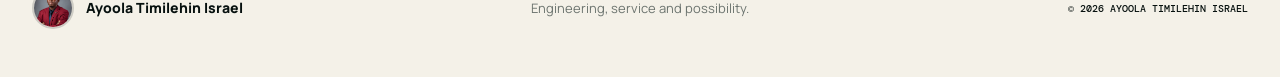
==== commit 738fa48c: "Expand profile, speaking and leadership sections" ====
--- a/about.html
+++ b/about.html
@@ -11,8 +11,10 @@
   <a class="skip-link" href="#main-content">Skip to main content</a><div class="noise" aria-hidden="true"></div>
   <header class="site-header" id="top"><a class="profile-brand" href="index.html"><img src="assets/images/timilehin-burgundy-portrait.webp" alt="" /><span>Ayoola Timilehin Israel</span></a><nav class="desktop-nav" aria-label="Primary navigation"><a class="current" href="about.html">About</a><a href="index.html#work">Projects</a><a href="index.html#experience">Experience</a><a href="index.html#impact">Impact</a><a href="speaking.html">Speaking, Moderation and Talks</a><a href="https://drive.google.com/file/d/1Q_g9N8d5vsVfW5GfV8KbFUn3ZHmUaMl0/view?usp=drive_link" target="_blank" rel="noreferrer">Résumé</a><a href="index.html#contact">Contact</a></nav><div class="header-actions"><button class="theme-toggle" type="button">◐</button><button class="menu-toggle" type="button" aria-expanded="false" aria-controls="mobile-nav"><span></span><span></span></button></div><nav class="mobile-nav" id="mobile-nav"><a href="about.html">About</a><a href="index.html#work">Projects</a><a href="speaking.html">Speaking, Moderation and Talks</a><a href="https://drive.google.com/file/d/1Q_g9N8d5vsVfW5GfV8KbFUn3ZHmUaMl0/view?usp=drive_link" target="_blank" rel="noreferrer">Résumé</a><a href="index.html#contact">Contact</a></nav></header>
   <main id="main-content">
-    <section class="inner-hero about-hero"><div class="inner-hero-copy reveal"><p class="eyebrow">About</p><h1>Building useful systems.<br />Creating wider access.</h1><p>This page will grow with a dedicated background image later. For now, it captures the story behind my engineering work and community leadership.</p></div><img src="assets/images/timilehin-headshot.jpg" alt="Ayoola Timilehin Israel" /></section>
-    <section class="section about"><div class="section-index">01</div><div class="section-heading reveal"><p class="eyebrow">My story</p><h2>Technology should solve real problems and create room for more people.</h2></div><div class="about-grid"><div class="about-copy reveal"><p class="lead">My work sits where hardware, intelligence and human need meet.</p><p>I study Mechatronics Engineering at the Federal University of Technology, Minna. I prototype sensor systems, design automation workflows, develop intelligent solutions and explore resilient energy systems.</p><p>Beyond engineering, I lead programmes that help students and young women gain practical access to AI, digital skills and career opportunities. Building systems and building people remain the central thread through everything I do.</p><div class="mini-award"><span>Academic distinction</span><p>Recognised by the Vice Chancellor of FUT Minna for exceptional first year performance.</p></div></div><div class="focus-board reveal"><p class="board-label">How I work</p><div class="focus-item"><span>Build</span><p>Useful prototypes grounded in real constraints.</p></div><div class="focus-item"><span>Translate</span><p>Complex technology into approachable learning.</p></div><div class="focus-item"><span>Lead</span><p>Teams from promising ideas to measurable outcomes.</p></div><div class="focus-item"><span>Scale</span><p>Solutions for underserved African communities.</p></div></div></div></section>
+    <section class="inner-hero about-hero"><div class="inner-hero-copy reveal"><p class="eyebrow">About</p><h1>Building useful systems.<br />Creating wider access.</h1><p>Final year Mechatronics Engineering student focused on intelligent engineered systems, practical innovation and technical community development.</p></div><img src="assets/images/timilehin-headshot.jpg" alt="Ayoola Timilehin Israel" /></section>
+    <section class="section about"><div class="section-index">01</div><div class="section-heading reveal"><p class="eyebrow">Engineering profile</p><h2>Technology should solve real problems and create room for more people.</h2></div><div class="about-grid"><div class="about-copy reveal"><p class="lead">My work sits where hardware, intelligence and human need meet.</p><p>I am a final year B.Tech Mechatronics Engineering student at the Federal University of Technology, Minna, focused on robotics, IoT ecosystems, embedded systems and autonomous control systems.</p><p>My engineering work centres on real world hardware intelligence, including sensor based concrete verification, automated fire detection and suppression, and WiFi enabled robotic surveillance. These projects integrate embedded systems, control theory and real time data acquisition.</p><p>I currently focus on scalable solutions in embedded systems, IoT infrastructure, control systems modelling and AI assisted monitoring for operational challenges in energy, safety and sustainable development.</p><div class="mini-award"><span>Academic distinction</span><p>Recognised by the Vice Chancellor of FUT Minna for exceptional first year performance.</p></div></div><div class="focus-board reveal"><p class="board-label">How I work</p><div class="focus-item"><span>Build</span><p>Useful prototypes grounded in real constraints.</p></div><div class="focus-item"><span>Translate</span><p>Complex technology into approachable learning.</p></div><div class="focus-item"><span>Lead</span><p>Teams from promising ideas to measurable outcomes.</p></div><div class="focus-item"><span>Scale</span><p>Solutions for underserved African communities.</p></div></div></div></section>
+    <section class="section purpose-section"><div class="section-index">02</div><div class="section-heading split reveal"><div><p class="eyebrow">Purpose and sustainability</p><h2>Engineering progress with community value.</h2></div><p>My sustainability work supports Quality Education, Sustainable Cities and Climate Action through technical learning and practical environmental solutions.</p></div><div class="purpose-grid"><article class="purpose-card reveal"><span>STEM capacity</span><h3>100+ learners</h3><p>Students trained or mentored across AI fundamentals, embedded systems, drone technology and career development.</p></article><article class="purpose-card reveal"><span>SDG 4</span><h3>Quality Education</h3><p>Accessible technical learning that helps young people develop practical skills and confidence.</p></article><article class="purpose-card reveal"><span>SDGs 11 and 13</span><h3>Sustainable communities</h3><p>EduCarbon and solid waste initiatives designed to strengthen awareness, urban sustainability and practical climate action.</p></article></div></section>
+    <section class="section journey-section"><div class="section-index">03</div><div class="section-heading reveal"><p class="eyebrow">Selected journey</p><h2>Leadership, fellowships and technical growth.</h2></div><div class="journey-columns"><article class="journey-panel reveal"><p class="board-label">Leadership</p><ul><li><strong>IEEE FUT Minna</strong><span>Opportunity Coordinator, Programme Manager and Programmes Lead</span></li><li><strong>Millennium Fellowship</strong><span>Campus Director</span></li><li><strong>NSBE FUT Minna</strong><span>Founding Secretary</span></li><li><strong>TEDxFUTMinna</strong><span>Event and Organising Team Lead</span></li><li><strong>Summer With Her</strong><span>Programme Manager and AI Facilitator</span></li><li><strong>Orange Girls Initiative</strong><span>Programme Manager</span></li><li><strong>Nigerian Students Space</strong><span>Technical Manager</span></li><li><strong>Career Forge Africa</strong><span>Co Founder and Director</span></li></ul></article><article class="journey-panel reveal"><p class="board-label">Fellowships and programmes</p><ul><li><strong>Millennium Fellowship</strong><span>Fellow, Campus Director and alumnus</span></li><li><strong>Aspire Leaders Program</strong><span>Leadership development</span></li><li><strong>MAELF</strong><span>Energy leadership fellow</span></li><li><strong>Power Shift Africa</strong><span>Climate leadership fellow</span></li><li><strong>World Bank Youth Summit</strong><span>Delegate</span></li><li><strong>Google DeepMind AI Saturdays</strong><span>AI research foundations participant</span></li><li><strong>DeepTech Ready</strong><span>Computer vision track</span></li></ul></article><article class="journey-panel reveal"><p class="board-label">Bootcamps and training</p><ul><li><strong>The Builders Platform</strong><span>Residential innovation bootcamp</span></li><li><strong>DeepTech Ready</strong><span>Computer vision and applied AI</span></li><li><strong>SDG Innovation Bootcamp</strong><span>Sustainable problem solving</span></li><li><strong>Insight Works Programme</strong><span>PLC, ESP32 and telecom power systems</span></li><li><strong>Design Thinking</strong><span>Human centred solution development</span></li><li><strong>AI Automation Bootcamp</strong><span>Intelligent workflow development</span></li></ul></article></div></section>
     <section class="contact compact-contact"><div class="contact-copy reveal"><p class="eyebrow">Continue exploring</p><h2>See the work behind the story.</h2><a class="contact-email" href="index.html#work">Explore selected projects <span>→</span></a></div></section>
   </main>
   <footer><a class="profile-brand footer-brand" href="index.html"><img src="assets/images/timilehin-burgundy-portrait.webp" alt="" /><span>Ayoola Timilehin Israel</span></a><p>Engineering, service and possibility.</p><small>© <span id="year"></span> Ayoola Timilehin Israel</small></footer><script src="script.js"></script>
--- a/styles.css
+++ b/styles.css
@@ -15,3 +15,10 @@
 .speaking-hero{background:linear-gradient(135deg,#07110f 0%,#152b27 58%,#a32942 160%);color:#fff}.speaking-hero .inner-hero-copy>p:last-child{color:rgba(255,255,255,.68)}.speaking-mark{justify-self:center;width:330px;height:330px;border:1px solid rgba(255,255,255,.2);border-radius:50%;display:flex;align-items:center;justify-content:center;flex-direction:column;box-shadow:0 0 0 55px rgba(255,255,255,.035),0 0 0 110px rgba(255,255,255,.025)}.speaking-mark span{font:500 12px DM Mono,monospace;letter-spacing:.25em}.speaking-mark strong{font-size:96px;line-height:1;color:var(--lime)}.speaking-grid{display:grid;grid-template-columns:repeat(3,1fr);gap:16px}.speaking-card{min-height:350px;padding:34px;background:var(--card);border:1px solid var(--line);display:flex;flex-direction:column}.speaking-card>span{font:500 11px DM Mono,monospace;text-transform:uppercase;color:#a32942}.speaking-card h3{font-size:31px;line-height:1.08;margin:auto 0 15px}.speaking-card p{color:var(--muted)}.placeholder-card{border-style:dashed;background:transparent}.compact-contact{grid-template-columns:1fr;margin-top:70px}.compact-contact .contact-copy{max-width:900px}
 @media(max-width:1050px){.home-header .profile-brand span{display:none}.cinematic-hero{background-position:58% 20%}.hero-location{display:none}.inner-hero{grid-template-columns:1fr}.inner-hero>img{height:520px}.speaking-grid{grid-template-columns:1fr 1fr}}
 @media(max-width:720px){.profile-brand span{display:none}.profile-brand img{width:38px;height:38px}.cinematic-hero{min-height:780px;padding:130px 22px 64px;background-position:58% 20%}.hero-overlay{background:linear-gradient(0deg,rgba(3,9,16,.94) 0%,rgba(3,9,16,.65) 48%,rgba(3,9,16,.15) 78%)}.cinematic-copy h1{font-size:49px}.cinematic-copy>p:not(.hero-pill){font-size:16px}.cinematic-copy .hero-actions{flex-direction:row}.inner-hero{padding:80px 20px 45px;gap:35px}.inner-hero-copy h1{font-size:53px}.inner-hero>img{height:430px}.speaking-mark{width:220px;height:220px}.speaking-mark strong{font-size:65px}.speaking-grid{grid-template-columns:1fr}}
+
+/* About journey and speaking content */
+.purpose-grid{display:grid;grid-template-columns:repeat(3,1fr);gap:16px}.purpose-card{min-height:310px;padding:32px;border:1px solid var(--line);background:var(--card);display:flex;flex-direction:column}.purpose-card>span{font:500 11px DM Mono,monospace;text-transform:uppercase;color:#a32942}.purpose-card h3{font-size:34px;line-height:1.05;margin:auto 0 16px}.purpose-card p{margin:0;color:var(--muted)}
+.journey-columns{display:grid;grid-template-columns:repeat(3,1fr);gap:16px}.journey-panel{border:1px solid var(--line);padding:30px;background:var(--card)}.journey-panel ul{list-style:none;padding:0;margin:22px 0 0}.journey-panel li{padding:17px 0;border-bottom:1px solid var(--line)}.journey-panel li:last-child{border:0}.journey-panel strong,.journey-panel span{display:block}.journey-panel strong{font-size:16px}.journey-panel span{color:var(--muted);font-size:14px;margin-top:4px}
+.bio-grid{display:grid;grid-template-columns:.8fr 1.2fr;gap:18px}.bio-card{padding:36px;border:1px solid var(--line);background:var(--card)}.bio-label{display:flex;justify-content:space-between;gap:20px;padding-bottom:22px;border-bottom:1px solid var(--line)}.bio-label span{font-weight:800;font-size:18px}.bio-label small{color:var(--muted)}.bio-card>p{font-size:18px;line-height:1.8;color:var(--muted);margin:28px 0 0}.topics-layout{display:grid;grid-template-columns:.9fr 1.1fr;gap:90px;align-items:start}.topics-intro h2{font-size:clamp(44px,5vw,76px);line-height:1.02;letter-spacing:-.06em;margin:0}.topics-intro h2 em{color:#a32942;font-style:normal}.topics-intro>p{font-size:18px;color:var(--muted);max-width:570px}.speaking-button{margin-top:22px;background:#a32942;border-color:#a32942;color:#fff}.topic-list{border-top:1px solid var(--line)}.topic-list .board-label{margin:20px 0}.topic-list ol{list-style:none;padding:0;margin:0}.topic-list li{display:grid;grid-template-columns:50px 1fr;align-items:center;padding:18px 0;border-bottom:1px solid var(--line)}.topic-list li span{font:500 11px DM Mono,monospace;color:#a32942}.topic-list li strong{font-size:20px}
+@media(max-width:1050px){.purpose-grid,.journey-columns{grid-template-columns:1fr 1fr}.bio-grid,.topics-layout{grid-template-columns:1fr}.topics-layout{gap:55px}}
+@media(max-width:720px){.purpose-grid,.journey-columns{grid-template-columns:1fr}.purpose-card{min-height:260px}.bio-card{padding:26px}.bio-label{flex-direction:column;gap:3px}.bio-card>p{font-size:16px}.topic-list li{grid-template-columns:38px 1fr}.topic-list li strong{font-size:17px}}
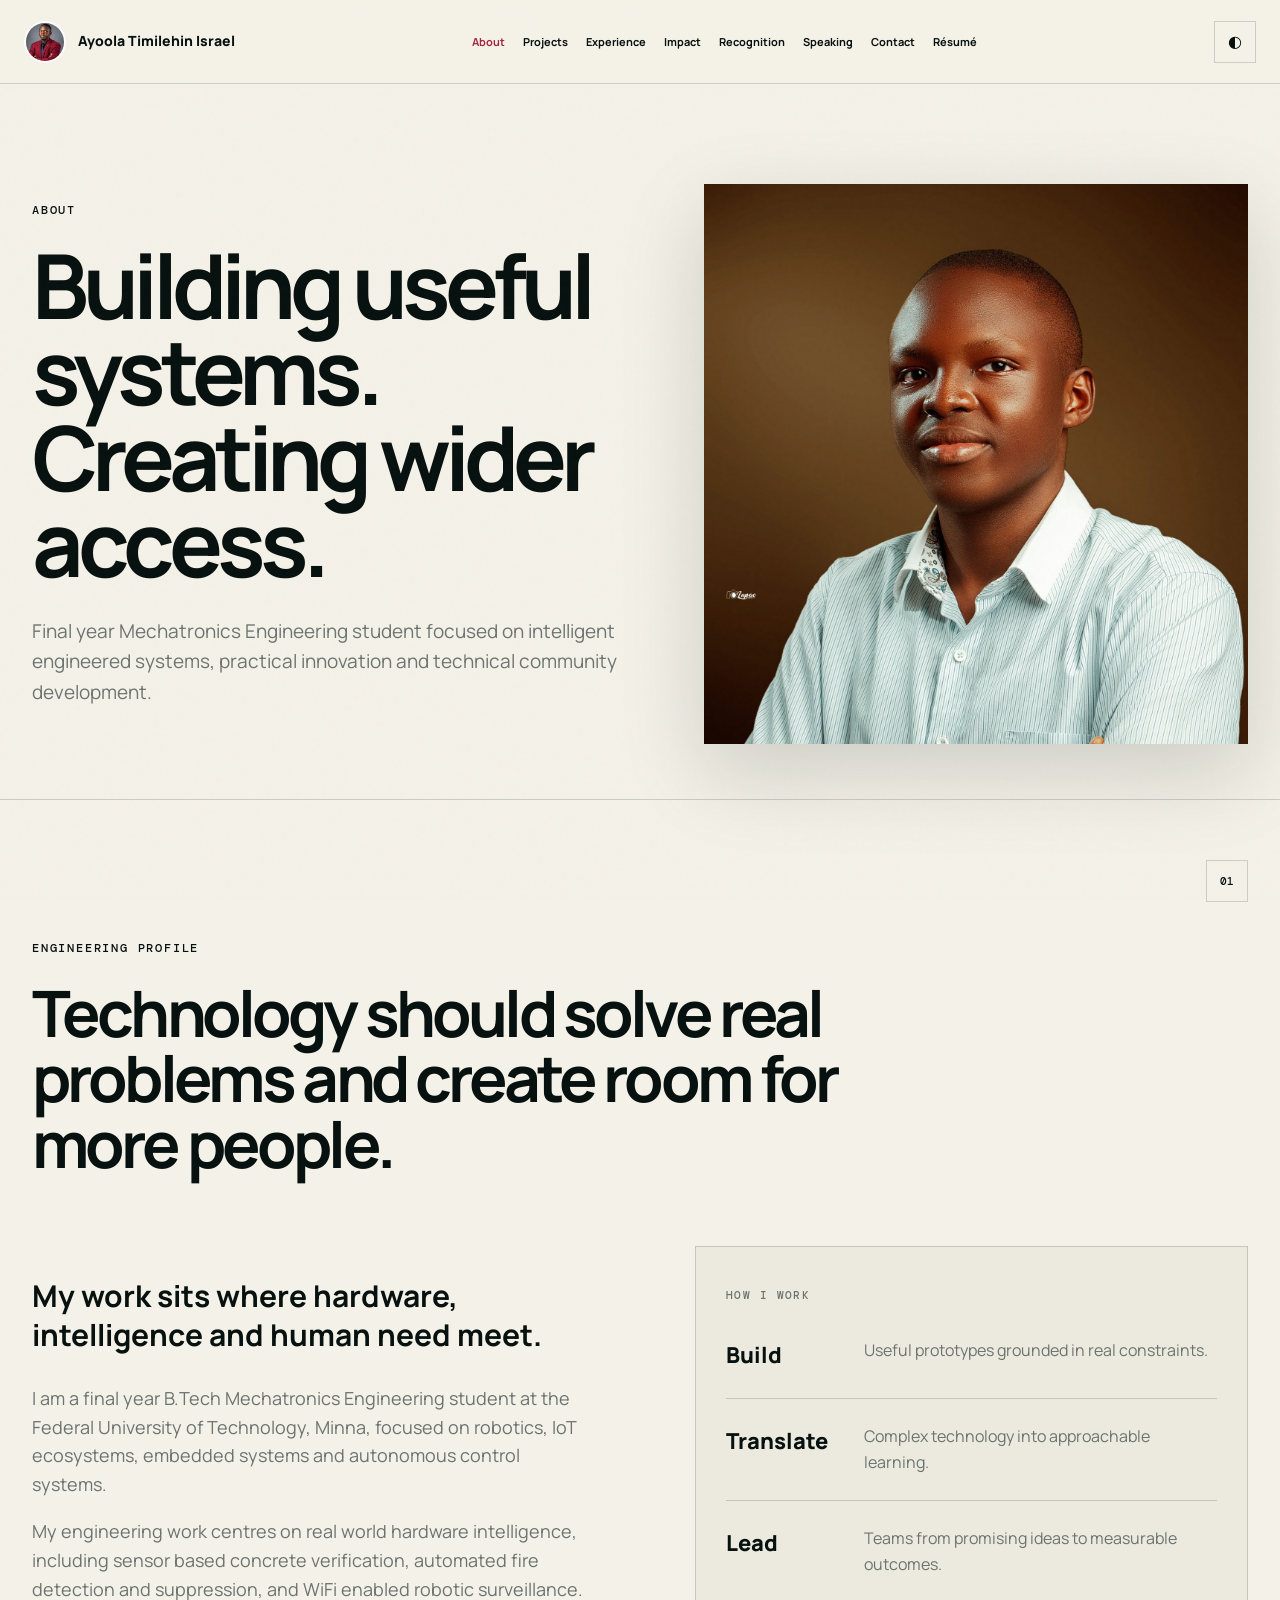
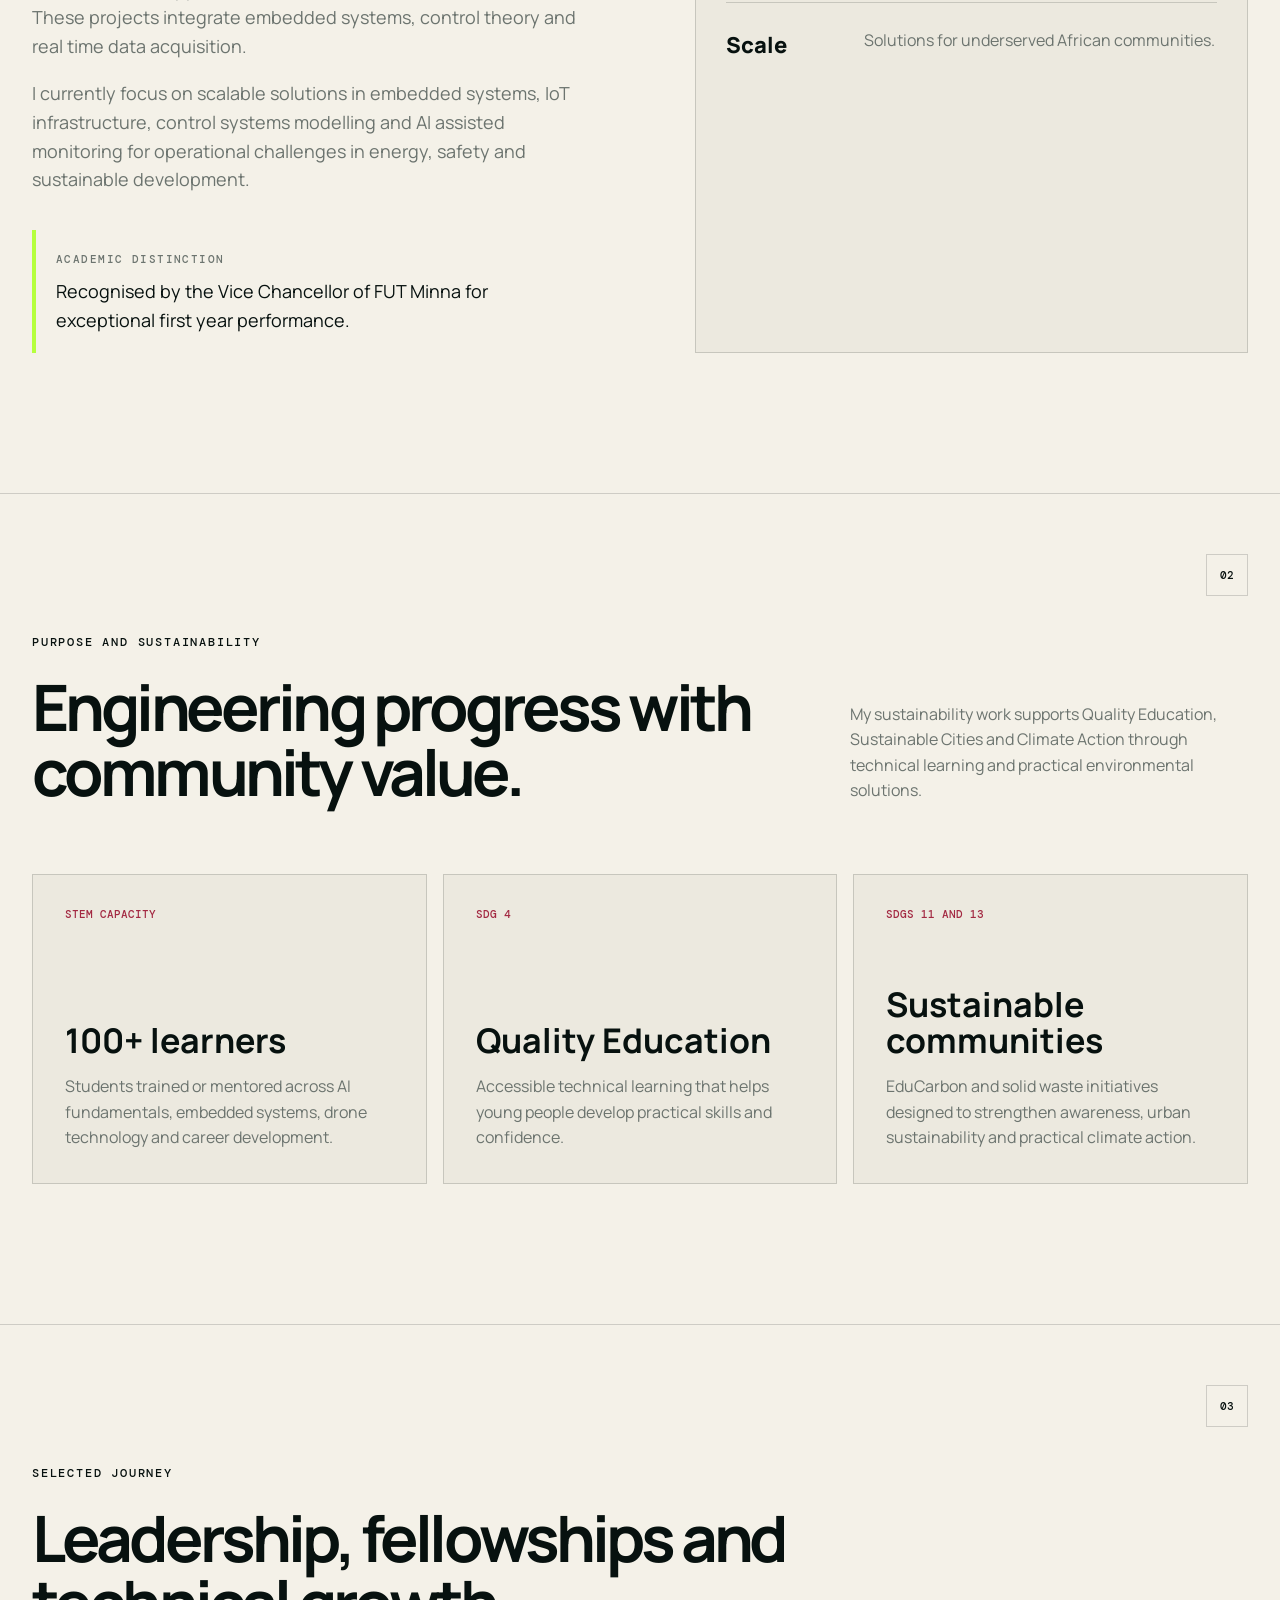
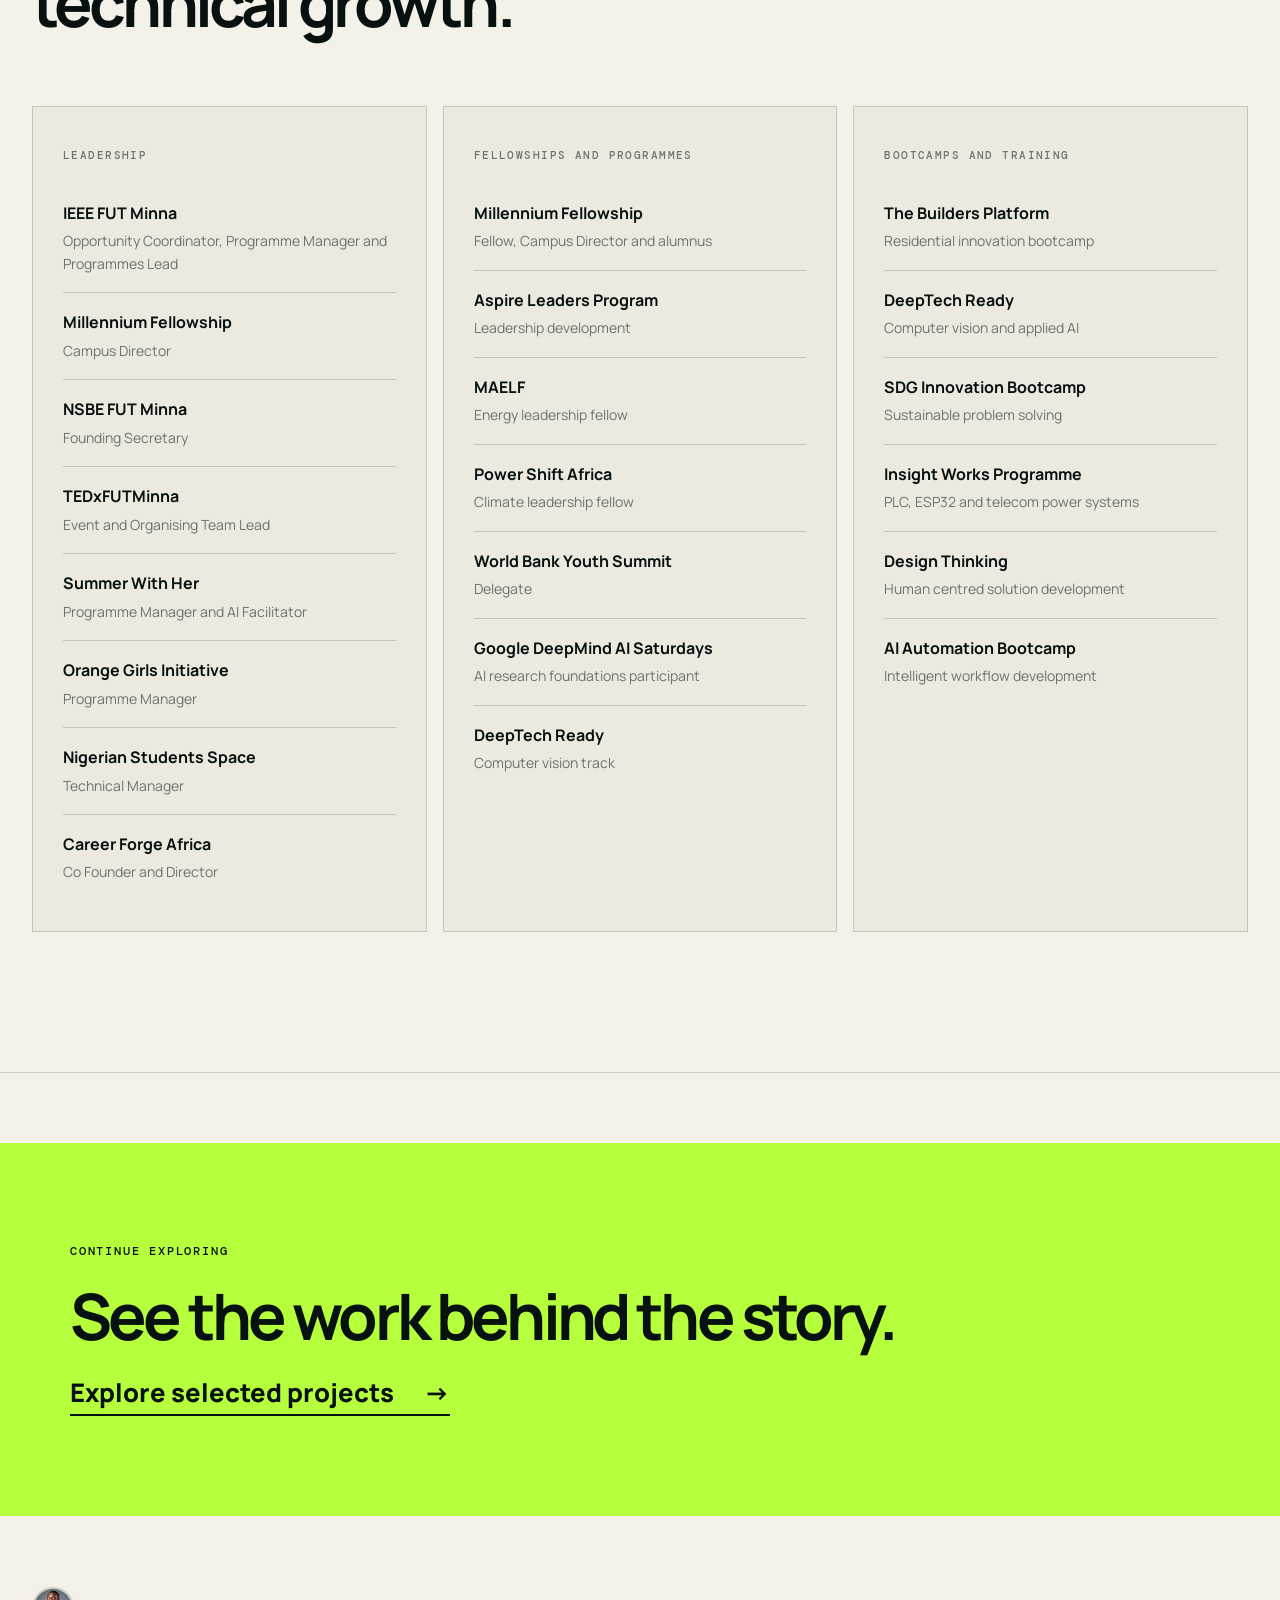
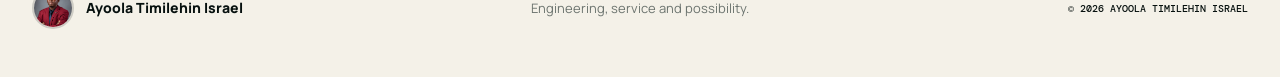
==== commit cff4bc1c: "Split portfolio into dedicated pages" ====
--- a/about.html
+++ b/about.html
@@ -9,13 +9,13 @@
 </head>
 <body class="inner-page">
   <a class="skip-link" href="#main-content">Skip to main content</a><div class="noise" aria-hidden="true"></div>
-  <header class="site-header" id="top"><a class="profile-brand" href="index.html"><img src="assets/images/timilehin-burgundy-portrait.webp" alt="" /><span>Ayoola Timilehin Israel</span></a><nav class="desktop-nav" aria-label="Primary navigation"><a class="current" href="about.html">About</a><a href="index.html#work">Projects</a><a href="index.html#experience">Experience</a><a href="index.html#impact">Impact</a><a href="speaking.html">Speaking, Moderation and Talks</a><a href="https://drive.google.com/file/d/1Q_g9N8d5vsVfW5GfV8KbFUn3ZHmUaMl0/view?usp=drive_link" target="_blank" rel="noreferrer">Résumé</a><a href="index.html#contact">Contact</a></nav><div class="header-actions"><button class="theme-toggle" type="button">◐</button><button class="menu-toggle" type="button" aria-expanded="false" aria-controls="mobile-nav"><span></span><span></span></button></div><nav class="mobile-nav" id="mobile-nav"><a href="about.html">About</a><a href="index.html#work">Projects</a><a href="speaking.html">Speaking, Moderation and Talks</a><a href="https://drive.google.com/file/d/1Q_g9N8d5vsVfW5GfV8KbFUn3ZHmUaMl0/view?usp=drive_link" target="_blank" rel="noreferrer">Résumé</a><a href="index.html#contact">Contact</a></nav></header>
+  <header class="site-header" id="top"><a class="profile-brand" href="index.html"><img src="assets/images/timilehin-burgundy-portrait.webp" alt="" /><span>Ayoola Timilehin Israel</span></a><nav class="desktop-nav" aria-label="Primary navigation"><a class="current" href="about.html">About</a><a href="projects.html">Projects</a><a href="experience.html">Experience</a><a href="impact.html">Impact</a><a href="recognition.html">Recognition</a><a href="speaking.html">Speaking</a><a href="contact.html">Contact</a><a href="https://drive.google.com/file/d/1Q_g9N8d5vsVfW5GfV8KbFUn3ZHmUaMl0/view?usp=drive_link" target="_blank" rel="noreferrer">Résumé</a></nav><div class="header-actions"><button class="theme-toggle" type="button">◐</button><button class="menu-toggle" type="button" aria-expanded="false" aria-controls="mobile-nav"><span></span><span></span></button></div><nav class="mobile-nav" id="mobile-nav"><a href="about.html">About</a><a href="projects.html">Projects</a><a href="experience.html">Experience</a><a href="impact.html">Leadership and Impact</a><a href="recognition.html">Recognition and Research</a><a href="speaking.html">Speaking</a><a href="contact.html">Contact</a><a href="https://drive.google.com/file/d/1Q_g9N8d5vsVfW5GfV8KbFUn3ZHmUaMl0/view?usp=drive_link" target="_blank" rel="noreferrer">Résumé</a></nav></header>
   <main id="main-content">
     <section class="inner-hero about-hero"><div class="inner-hero-copy reveal"><p class="eyebrow">About</p><h1>Building useful systems.<br />Creating wider access.</h1><p>Final year Mechatronics Engineering student focused on intelligent engineered systems, practical innovation and technical community development.</p></div><img src="assets/images/timilehin-headshot.jpg" alt="Ayoola Timilehin Israel" /></section>
     <section class="section about"><div class="section-index">01</div><div class="section-heading reveal"><p class="eyebrow">Engineering profile</p><h2>Technology should solve real problems and create room for more people.</h2></div><div class="about-grid"><div class="about-copy reveal"><p class="lead">My work sits where hardware, intelligence and human need meet.</p><p>I am a final year B.Tech Mechatronics Engineering student at the Federal University of Technology, Minna, focused on robotics, IoT ecosystems, embedded systems and autonomous control systems.</p><p>My engineering work centres on real world hardware intelligence, including sensor based concrete verification, automated fire detection and suppression, and WiFi enabled robotic surveillance. These projects integrate embedded systems, control theory and real time data acquisition.</p><p>I currently focus on scalable solutions in embedded systems, IoT infrastructure, control systems modelling and AI assisted monitoring for operational challenges in energy, safety and sustainable development.</p><div class="mini-award"><span>Academic distinction</span><p>Recognised by the Vice Chancellor of FUT Minna for exceptional first year performance.</p></div></div><div class="focus-board reveal"><p class="board-label">How I work</p><div class="focus-item"><span>Build</span><p>Useful prototypes grounded in real constraints.</p></div><div class="focus-item"><span>Translate</span><p>Complex technology into approachable learning.</p></div><div class="focus-item"><span>Lead</span><p>Teams from promising ideas to measurable outcomes.</p></div><div class="focus-item"><span>Scale</span><p>Solutions for underserved African communities.</p></div></div></div></section>
     <section class="section purpose-section"><div class="section-index">02</div><div class="section-heading split reveal"><div><p class="eyebrow">Purpose and sustainability</p><h2>Engineering progress with community value.</h2></div><p>My sustainability work supports Quality Education, Sustainable Cities and Climate Action through technical learning and practical environmental solutions.</p></div><div class="purpose-grid"><article class="purpose-card reveal"><span>STEM capacity</span><h3>100+ learners</h3><p>Students trained or mentored across AI fundamentals, embedded systems, drone technology and career development.</p></article><article class="purpose-card reveal"><span>SDG 4</span><h3>Quality Education</h3><p>Accessible technical learning that helps young people develop practical skills and confidence.</p></article><article class="purpose-card reveal"><span>SDGs 11 and 13</span><h3>Sustainable communities</h3><p>EduCarbon and solid waste initiatives designed to strengthen awareness, urban sustainability and practical climate action.</p></article></div></section>
     <section class="section journey-section"><div class="section-index">03</div><div class="section-heading reveal"><p class="eyebrow">Selected journey</p><h2>Leadership, fellowships and technical growth.</h2></div><div class="journey-columns"><article class="journey-panel reveal"><p class="board-label">Leadership</p><ul><li><strong>IEEE FUT Minna</strong><span>Opportunity Coordinator, Programme Manager and Programmes Lead</span></li><li><strong>Millennium Fellowship</strong><span>Campus Director</span></li><li><strong>NSBE FUT Minna</strong><span>Founding Secretary</span></li><li><strong>TEDxFUTMinna</strong><span>Event and Organising Team Lead</span></li><li><strong>Summer With Her</strong><span>Programme Manager and AI Facilitator</span></li><li><strong>Orange Girls Initiative</strong><span>Programme Manager</span></li><li><strong>Nigerian Students Space</strong><span>Technical Manager</span></li><li><strong>Career Forge Africa</strong><span>Co Founder and Director</span></li></ul></article><article class="journey-panel reveal"><p class="board-label">Fellowships and programmes</p><ul><li><strong>Millennium Fellowship</strong><span>Fellow, Campus Director and alumnus</span></li><li><strong>Aspire Leaders Program</strong><span>Leadership development</span></li><li><strong>MAELF</strong><span>Energy leadership fellow</span></li><li><strong>Power Shift Africa</strong><span>Climate leadership fellow</span></li><li><strong>World Bank Youth Summit</strong><span>Delegate</span></li><li><strong>Google DeepMind AI Saturdays</strong><span>AI research foundations participant</span></li><li><strong>DeepTech Ready</strong><span>Computer vision track</span></li></ul></article><article class="journey-panel reveal"><p class="board-label">Bootcamps and training</p><ul><li><strong>The Builders Platform</strong><span>Residential innovation bootcamp</span></li><li><strong>DeepTech Ready</strong><span>Computer vision and applied AI</span></li><li><strong>SDG Innovation Bootcamp</strong><span>Sustainable problem solving</span></li><li><strong>Insight Works Programme</strong><span>PLC, ESP32 and telecom power systems</span></li><li><strong>Design Thinking</strong><span>Human centred solution development</span></li><li><strong>AI Automation Bootcamp</strong><span>Intelligent workflow development</span></li></ul></article></div></section>
-    <section class="contact compact-contact"><div class="contact-copy reveal"><p class="eyebrow">Continue exploring</p><h2>See the work behind the story.</h2><a class="contact-email" href="index.html#work">Explore selected projects <span>→</span></a></div></section>
+    <section class="contact compact-contact"><div class="contact-copy reveal"><p class="eyebrow">Continue exploring</p><h2>See the work behind the story.</h2><a class="contact-email" href="projects.html">Explore selected projects <span>→</span></a></div></section>
   </main>
   <footer><a class="profile-brand footer-brand" href="index.html"><img src="assets/images/timilehin-burgundy-portrait.webp" alt="" /><span>Ayoola Timilehin Israel</span></a><p>Engineering, service and possibility.</p><small>© <span id="year"></span> Ayoola Timilehin Israel</small></footer><script src="script.js"></script>
 </body>
--- a/styles.css
+++ b/styles.css
@@ -10,7 +10,7 @@
 .profile-brand{display:flex;align-items:center;gap:12px;font-weight:800;font-size:14px}.profile-brand img{width:42px;height:42px;border-radius:50%;object-fit:cover;object-position:center 22%;border:2px solid rgba(255,255,255,.75)}
 .home-header .desktop-nav{gap:21px}.home-header .desktop-nav a{font-size:11px}.home-header .theme-toggle,.home-header .menu-toggle{color:#fff;border-color:rgba(255,255,255,.3)}.home-page .mobile-nav{color:var(--ink)}
 .desktop-nav a.current{color:#a32942}.cinematic-hero{min-height:100svh;position:relative;display:flex;align-items:flex-end;background-image:url("assets/images/timilehin-burgundy-portrait.webp");background-size:cover;background-position:center 24%;color:#fff;padding:150px max(5vw,42px) 7vh;overflow:hidden}.hero-overlay{position:absolute;inset:0;background:linear-gradient(90deg,rgba(3,9,16,.88) 0%,rgba(3,9,16,.6) 38%,rgba(3,9,16,.12) 66%,rgba(3,9,16,.45) 100%),linear-gradient(0deg,rgba(3,9,16,.88),transparent 52%)}.cinematic-copy{position:relative;z-index:2;max-width:790px}.hero-pill{display:inline-flex;border:1px solid rgba(255,255,255,.42);border-radius:999px;padding:7px 13px;font:500 11px DM Mono,monospace;margin:0 0 25px}.cinematic-copy h1{font-size:clamp(52px,6.5vw,96px);line-height:.98;letter-spacing:-.065em;margin:0;max-width:900px}.cinematic-copy h1 span{color:#a32942}.cinematic-copy>p:not(.hero-pill){font-size:clamp(16px,1.3vw,20px);line-height:1.65;max-width:680px;color:rgba(255,255,255,.78);margin:24px 0 30px}.hero-primary{background:#a32942;color:#fff;border-color:#a32942}.hero-secondary{background:rgba(6,12,19,.35);color:#fff;border:1px solid rgba(255,255,255,.55)}.hero-location{position:absolute;right:max(5vw,42px);bottom:7vh;z-index:2;font:500 10px DM Mono,monospace;text-transform:uppercase;letter-spacing:.12em;color:rgba(255,255,255,.62)}
-.home-page .signal-strip,.home-page .section,.home-page footer{background:var(--paper);color:var(--ink)}.home-page .feature-story{margin-top:0}.footer-brand img{border-color:var(--line)}
+.home-page .section,.home-page footer{background:var(--paper);color:var(--ink)}.home-page .feature-story{margin-top:0}.footer-brand img{border-color:var(--line)}
 .inner-page .site-header{position:sticky}.inner-hero{max-width:var(--max);margin:auto;min-height:670px;padding:100px 32px 55px;display:grid;grid-template-columns:1.05fr .95fr;gap:70px;align-items:center;border-bottom:1px solid var(--line)}.inner-hero-copy h1{font-size:clamp(54px,7vw,102px);line-height:.96;letter-spacing:-.065em;margin:12px 0 30px}.inner-hero-copy>p:last-child{font-size:19px;color:var(--muted);max-width:660px}.inner-hero>img{width:100%;height:560px;object-fit:cover;object-position:center 25%;box-shadow:var(--shadow)}
 .speaking-hero{background:linear-gradient(135deg,#07110f 0%,#152b27 58%,#a32942 160%);color:#fff}.speaking-hero .inner-hero-copy>p:last-child{color:rgba(255,255,255,.68)}.speaking-mark{justify-self:center;width:330px;height:330px;border:1px solid rgba(255,255,255,.2);border-radius:50%;display:flex;align-items:center;justify-content:center;flex-direction:column;box-shadow:0 0 0 55px rgba(255,255,255,.035),0 0 0 110px rgba(255,255,255,.025)}.speaking-mark span{font:500 12px DM Mono,monospace;letter-spacing:.25em}.speaking-mark strong{font-size:96px;line-height:1;color:var(--lime)}.speaking-grid{display:grid;grid-template-columns:repeat(3,1fr);gap:16px}.speaking-card{min-height:350px;padding:34px;background:var(--card);border:1px solid var(--line);display:flex;flex-direction:column}.speaking-card>span{font:500 11px DM Mono,monospace;text-transform:uppercase;color:#a32942}.speaking-card h3{font-size:31px;line-height:1.08;margin:auto 0 15px}.speaking-card p{color:var(--muted)}.placeholder-card{border-style:dashed;background:transparent}.compact-contact{grid-template-columns:1fr;margin-top:70px}.compact-contact .contact-copy{max-width:900px}
 @media(max-width:1050px){.home-header .profile-brand span{display:none}.cinematic-hero{background-position:58% 20%}.hero-location{display:none}.inner-hero{grid-template-columns:1fr}.inner-hero>img{height:520px}.speaking-grid{grid-template-columns:1fr 1fr}}
@@ -22,3 +22,11 @@
 .bio-grid{display:grid;grid-template-columns:.8fr 1.2fr;gap:18px}.bio-card{padding:36px;border:1px solid var(--line);background:var(--card)}.bio-label{display:flex;justify-content:space-between;gap:20px;padding-bottom:22px;border-bottom:1px solid var(--line)}.bio-label span{font-weight:800;font-size:18px}.bio-label small{color:var(--muted)}.bio-card>p{font-size:18px;line-height:1.8;color:var(--muted);margin:28px 0 0}.topics-layout{display:grid;grid-template-columns:.9fr 1.1fr;gap:90px;align-items:start}.topics-intro h2{font-size:clamp(44px,5vw,76px);line-height:1.02;letter-spacing:-.06em;margin:0}.topics-intro h2 em{color:#a32942;font-style:normal}.topics-intro>p{font-size:18px;color:var(--muted);max-width:570px}.speaking-button{margin-top:22px;background:#a32942;border-color:#a32942;color:#fff}.topic-list{border-top:1px solid var(--line)}.topic-list .board-label{margin:20px 0}.topic-list ol{list-style:none;padding:0;margin:0}.topic-list li{display:grid;grid-template-columns:50px 1fr;align-items:center;padding:18px 0;border-bottom:1px solid var(--line)}.topic-list li span{font:500 11px DM Mono,monospace;color:#a32942}.topic-list li strong{font-size:20px}
 @media(max-width:1050px){.purpose-grid,.journey-columns{grid-template-columns:1fr 1fr}.bio-grid,.topics-layout{grid-template-columns:1fr}.topics-layout{gap:55px}}
 @media(max-width:720px){.purpose-grid,.journey-columns{grid-template-columns:1fr}.purpose-card{min-height:260px}.bio-card{padding:26px}.bio-label{flex-direction:column;gap:3px}.bio-card>p{font-size:16px}.topic-list li{grid-template-columns:38px 1fr}.topic-list li strong{font-size:17px}}
+
+/* Multi page portfolio */
+.inner-page .desktop-nav{gap:18px}.inner-page .desktop-nav a{font-size:11px}.portal-grid{display:grid;grid-template-columns:repeat(3,1fr);gap:16px}.portal-card{min-height:320px;padding:30px;border:1px solid var(--line);background:var(--card);display:flex;flex-direction:column;transition:.3s}.portal-card:hover{transform:translateY(-6px);box-shadow:var(--shadow);border-color:#a32942}.portal-card>span{font:500 11px DM Mono,monospace;color:#a32942}.portal-card h3{font-size:35px;line-height:1.05;margin:auto 0 12px}.portal-card p{color:var(--muted);margin:0 0 22px}.portal-card b{font-size:13px}.home-invitation{max-width:var(--max);margin:0 auto 24px;padding:110px 70px;background:linear-gradient(135deg,#07110f,#18352f);color:#fff}.home-invitation h2{font-size:clamp(44px,6vw,82px);line-height:1;letter-spacing:-.06em;margin:0}.home-invitation p{max-width:650px;color:rgba(255,255,255,.68);font-size:19px}.home-invitation .button{margin-top:25px}
+.page-intro{max-width:var(--max);margin:auto;padding:120px 32px 90px;border-bottom:1px solid var(--line)}.page-intro h1{font-size:clamp(62px,8vw,120px);line-height:.92;letter-spacing:-.075em;margin:0 0 34px;max-width:1100px}.page-intro>p:last-child{max-width:710px;font-size:20px;color:var(--muted)}.impact-intro,.recognition-intro{background:linear-gradient(135deg,var(--card),transparent)}
+.research-topics{display:grid;grid-template-columns:repeat(2,1fr);gap:16px}.research-topics article{min-height:260px;padding:30px;border:1px solid var(--line);background:var(--card)}.research-topics span{font:500 11px DM Mono,monospace;color:#a32942}.research-topics h3{font-size:30px;margin:55px 0 12px}.research-topics p{color:var(--muted)}.publication-card{padding:55px;background:var(--ink);color:var(--paper);display:flex;align-items:center;justify-content:space-between;gap:60px}.publication-card p{font-size:21px;max-width:720px;color:color-mix(in srgb,var(--paper) 72%,transparent)}
+.contact-stage{max-width:var(--max);margin:auto;min-height:720px;padding:110px 48px;display:grid;grid-template-columns:1.15fr .85fr;gap:90px;align-items:center;background:linear-gradient(135deg,#07110f 0%,#152b27 70%,#a32942 180%);color:#fff}.contact-stage h1{font-size:clamp(58px,7vw,105px);line-height:.93;letter-spacing:-.07em;margin:0}.contact-stage-copy>p:not(.eyebrow){font-size:19px;color:rgba(255,255,255,.67);max-width:640px}.contact-stage .contact-email{border-color:#fff}.contact-menu a{display:grid;grid-template-columns:100px 1fr auto;gap:18px;padding:25px 0;border-bottom:1px solid rgba(255,255,255,.2)}.contact-menu span{font-weight:800}.contact-menu em{font-style:normal;color:rgba(255,255,255,.58);font-size:13px}.collaboration-grid{display:grid;grid-template-columns:repeat(3,1fr);gap:16px}.collaboration-grid article{min-height:270px;padding:30px;background:var(--card);border:1px solid var(--line)}.collaboration-grid span{font:500 11px DM Mono,monospace;color:#a32942}.collaboration-grid h3{font-size:30px;margin:65px 0 12px}.collaboration-grid p{color:var(--muted)}
+@media(max-width:1050px){.portal-grid{grid-template-columns:1fr 1fr}.contact-stage{grid-template-columns:1fr;gap:55px}.collaboration-grid{grid-template-columns:1fr 1fr}}
+@media(max-width:720px){.portal-grid,.research-topics,.collaboration-grid{grid-template-columns:1fr}.page-intro{padding:85px 20px 60px}.page-intro h1{font-size:55px}.page-intro>p:last-child{font-size:17px}.home-invitation{margin:0 12px 18px;padding:70px 24px}.publication-card{padding:32px;flex-direction:column;align-items:flex-start}.contact-stage{min-height:auto;padding:85px 22px}.contact-stage h1{font-size:54px}.contact-menu a{grid-template-columns:75px 1fr auto}}
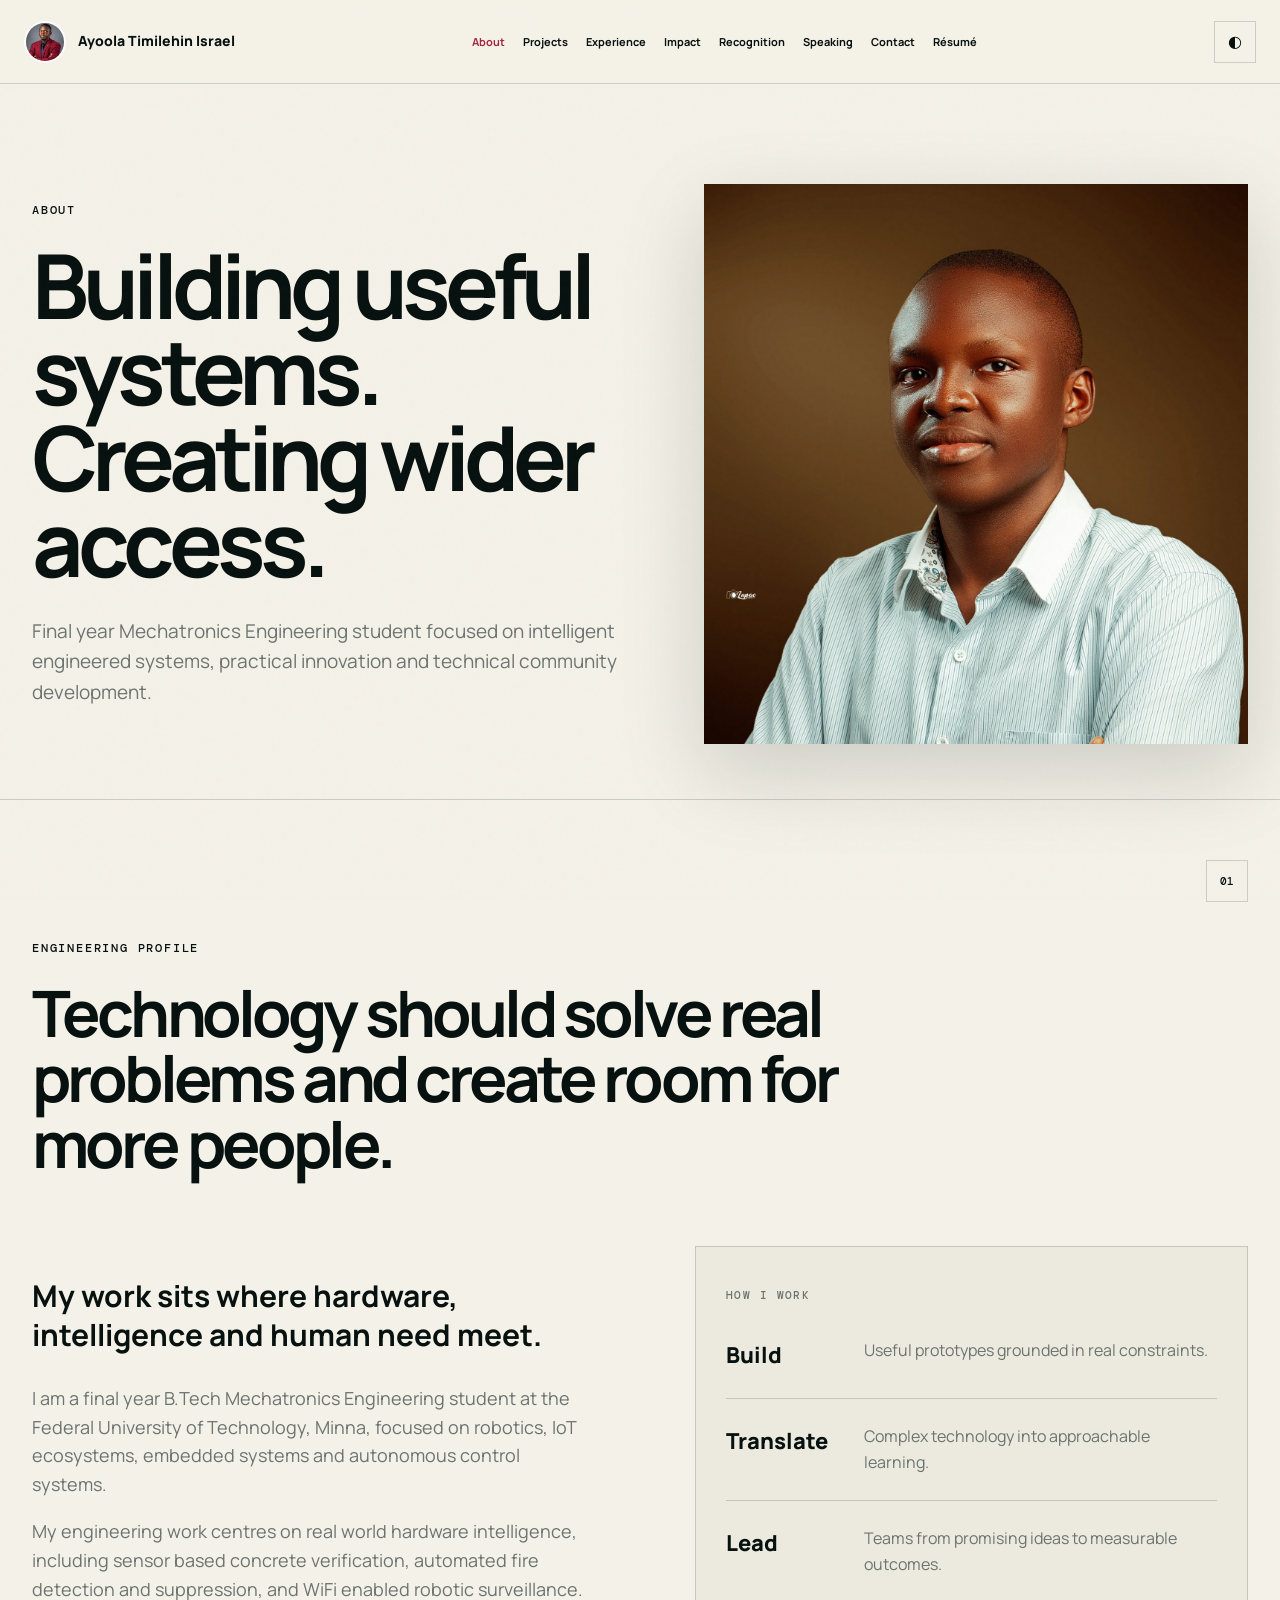
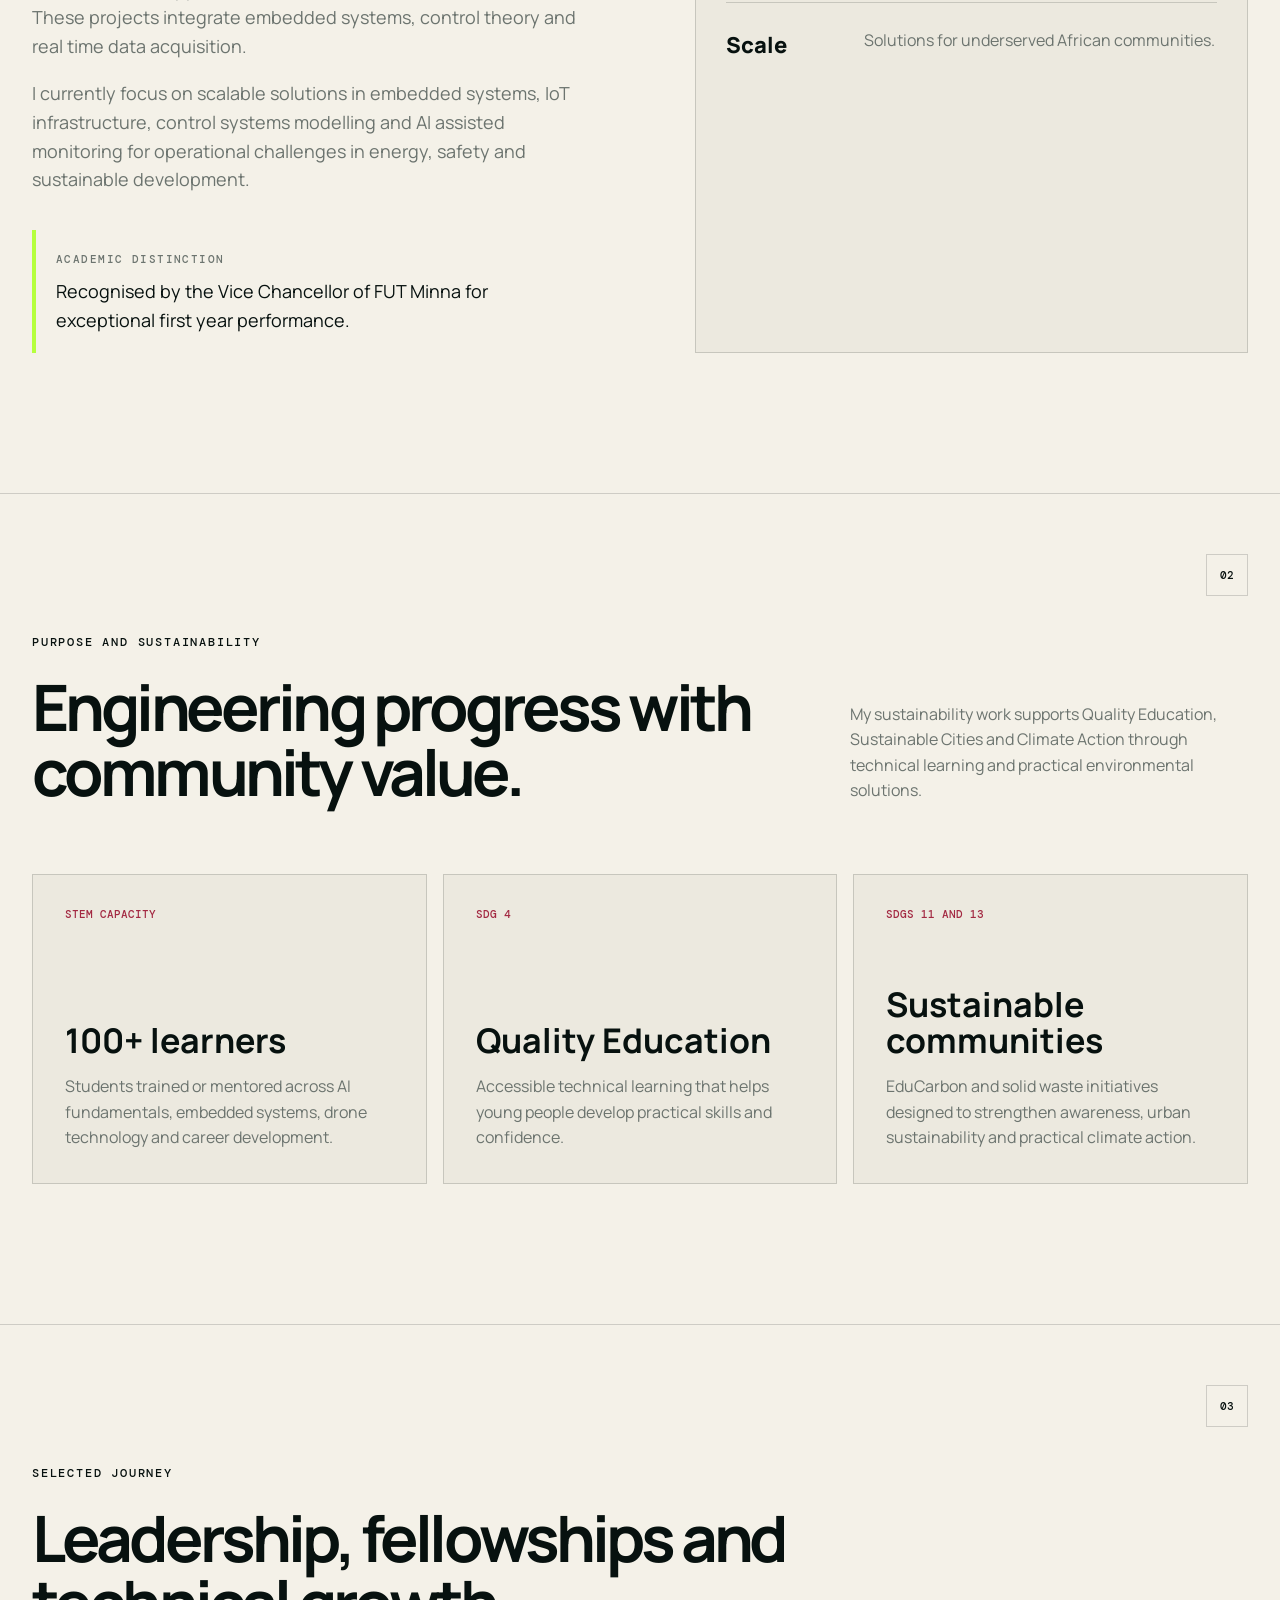
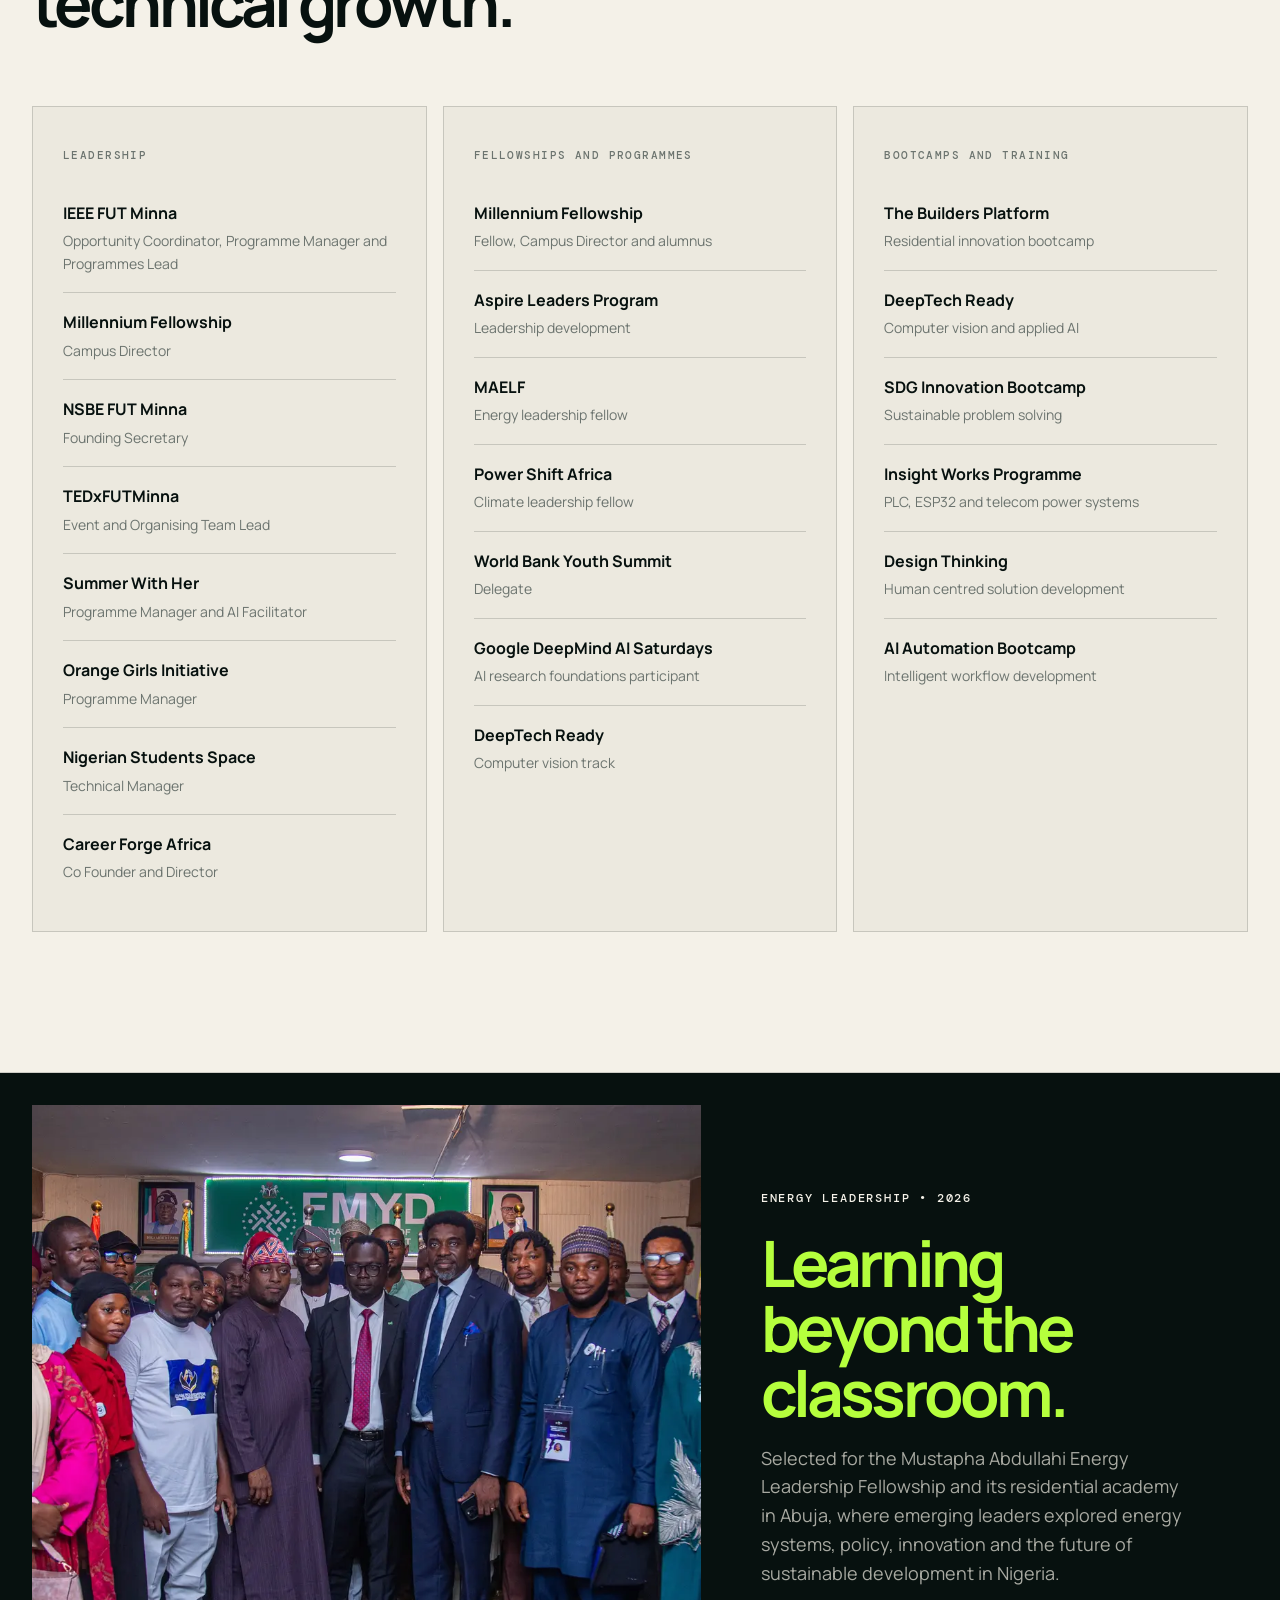
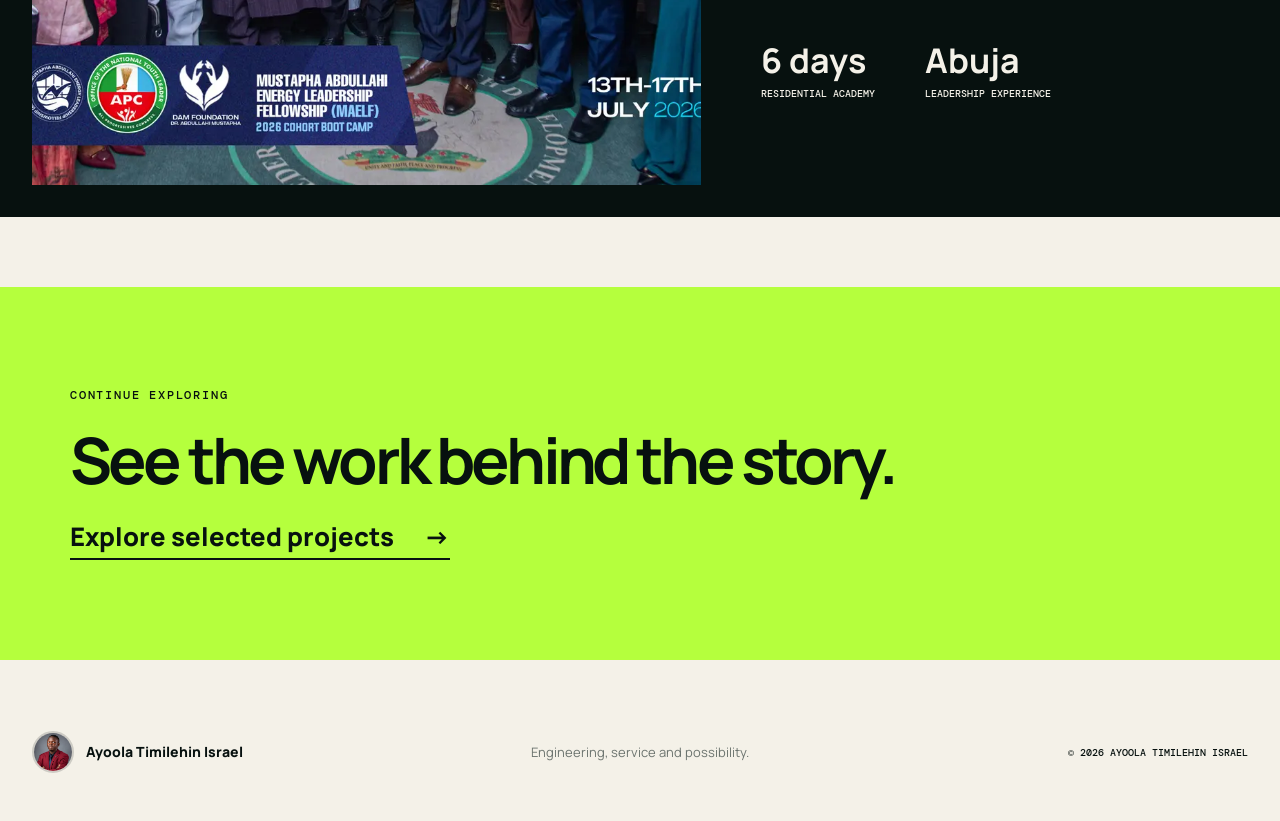
==== commit 03a33fbc: "Add MAELF fellowship story from Drive" ====
--- a/about.html
+++ b/about.html
@@ -15,6 +15,7 @@
     <section class="section about"><div class="section-index">01</div><div class="section-heading reveal"><p class="eyebrow">Engineering profile</p><h2>Technology should solve real problems and create room for more people.</h2></div><div class="about-grid"><div class="about-copy reveal"><p class="lead">My work sits where hardware, intelligence and human need meet.</p><p>I am a final year B.Tech Mechatronics Engineering student at the Federal University of Technology, Minna, focused on robotics, IoT ecosystems, embedded systems and autonomous control systems.</p><p>My engineering work centres on real world hardware intelligence, including sensor based concrete verification, automated fire detection and suppression, and WiFi enabled robotic surveillance. These projects integrate embedded systems, control theory and real time data acquisition.</p><p>I currently focus on scalable solutions in embedded systems, IoT infrastructure, control systems modelling and AI assisted monitoring for operational challenges in energy, safety and sustainable development.</p><div class="mini-award"><span>Academic distinction</span><p>Recognised by the Vice Chancellor of FUT Minna for exceptional first year performance.</p></div></div><div class="focus-board reveal"><p class="board-label">How I work</p><div class="focus-item"><span>Build</span><p>Useful prototypes grounded in real constraints.</p></div><div class="focus-item"><span>Translate</span><p>Complex technology into approachable learning.</p></div><div class="focus-item"><span>Lead</span><p>Teams from promising ideas to measurable outcomes.</p></div><div class="focus-item"><span>Scale</span><p>Solutions for underserved African communities.</p></div></div></div></section>
     <section class="section purpose-section"><div class="section-index">02</div><div class="section-heading split reveal"><div><p class="eyebrow">Purpose and sustainability</p><h2>Engineering progress with community value.</h2></div><p>My sustainability work supports Quality Education, Sustainable Cities and Climate Action through technical learning and practical environmental solutions.</p></div><div class="purpose-grid"><article class="purpose-card reveal"><span>STEM capacity</span><h3>100+ learners</h3><p>Students trained or mentored across AI fundamentals, embedded systems, drone technology and career development.</p></article><article class="purpose-card reveal"><span>SDG 4</span><h3>Quality Education</h3><p>Accessible technical learning that helps young people develop practical skills and confidence.</p></article><article class="purpose-card reveal"><span>SDGs 11 and 13</span><h3>Sustainable communities</h3><p>EduCarbon and solid waste initiatives designed to strengthen awareness, urban sustainability and practical climate action.</p></article></div></section>
     <section class="section journey-section"><div class="section-index">03</div><div class="section-heading reveal"><p class="eyebrow">Selected journey</p><h2>Leadership, fellowships and technical growth.</h2></div><div class="journey-columns"><article class="journey-panel reveal"><p class="board-label">Leadership</p><ul><li><strong>IEEE FUT Minna</strong><span>Opportunity Coordinator, Programme Manager and Programmes Lead</span></li><li><strong>Millennium Fellowship</strong><span>Campus Director</span></li><li><strong>NSBE FUT Minna</strong><span>Founding Secretary</span></li><li><strong>TEDxFUTMinna</strong><span>Event and Organising Team Lead</span></li><li><strong>Summer With Her</strong><span>Programme Manager and AI Facilitator</span></li><li><strong>Orange Girls Initiative</strong><span>Programme Manager</span></li><li><strong>Nigerian Students Space</strong><span>Technical Manager</span></li><li><strong>Career Forge Africa</strong><span>Co Founder and Director</span></li></ul></article><article class="journey-panel reveal"><p class="board-label">Fellowships and programmes</p><ul><li><strong>Millennium Fellowship</strong><span>Fellow, Campus Director and alumnus</span></li><li><strong>Aspire Leaders Program</strong><span>Leadership development</span></li><li><strong>MAELF</strong><span>Energy leadership fellow</span></li><li><strong>Power Shift Africa</strong><span>Climate leadership fellow</span></li><li><strong>World Bank Youth Summit</strong><span>Delegate</span></li><li><strong>Google DeepMind AI Saturdays</strong><span>AI research foundations participant</span></li><li><strong>DeepTech Ready</strong><span>Computer vision track</span></li></ul></article><article class="journey-panel reveal"><p class="board-label">Bootcamps and training</p><ul><li><strong>The Builders Platform</strong><span>Residential innovation bootcamp</span></li><li><strong>DeepTech Ready</strong><span>Computer vision and applied AI</span></li><li><strong>SDG Innovation Bootcamp</strong><span>Sustainable problem solving</span></li><li><strong>Insight Works Programme</strong><span>PLC, ESP32 and telecom power systems</span></li><li><strong>Design Thinking</strong><span>Human centred solution development</span></li><li><strong>AI Automation Bootcamp</strong><span>Intelligent workflow development</span></li></ul></article></div></section>
+    <section class="feature-story reveal"><div class="feature-image"><img src="assets/images/maelf-energy-leadership.webp" alt="MAELF 2026 fellows during the residential energy leadership academy" /></div><div class="feature-copy"><p class="eyebrow">Energy leadership • 2026</p><h2>Learning beyond the classroom.</h2><p>Selected for the Mustapha Abdullahi Energy Leadership Fellowship and its residential academy in Abuja, where emerging leaders explored energy systems, policy, innovation and the future of sustainable development in Nigeria.</p><div class="feature-metrics"><div><strong>6 days</strong><span>Residential academy</span></div><div><strong>Abuja</strong><span>Leadership experience</span></div></div></div></section>
     <section class="contact compact-contact"><div class="contact-copy reveal"><p class="eyebrow">Continue exploring</p><h2>See the work behind the story.</h2><a class="contact-email" href="projects.html">Explore selected projects <span>→</span></a></div></section>
   </main>
   <footer><a class="profile-brand footer-brand" href="index.html"><img src="assets/images/timilehin-burgundy-portrait.webp" alt="" /><span>Ayoola Timilehin Israel</span></a><p>Engineering, service and possibility.</p><small>© <span id="year"></span> Ayoola Timilehin Israel</small></footer><script src="script.js"></script>
--- a/styles.css
+++ b/styles.css
@@ -30,3 +30,20 @@
 .contact-stage{max-width:var(--max);margin:auto;min-height:720px;padding:110px 48px;display:grid;grid-template-columns:1.15fr .85fr;gap:90px;align-items:center;background:linear-gradient(135deg,#07110f 0%,#152b27 70%,#a32942 180%);color:#fff}.contact-stage h1{font-size:clamp(58px,7vw,105px);line-height:.93;letter-spacing:-.07em;margin:0}.contact-stage-copy>p:not(.eyebrow){font-size:19px;color:rgba(255,255,255,.67);max-width:640px}.contact-stage .contact-email{border-color:#fff}.contact-menu a{display:grid;grid-template-columns:100px 1fr auto;gap:18px;padding:25px 0;border-bottom:1px solid rgba(255,255,255,.2)}.contact-menu span{font-weight:800}.contact-menu em{font-style:normal;color:rgba(255,255,255,.58);font-size:13px}.collaboration-grid{display:grid;grid-template-columns:repeat(3,1fr);gap:16px}.collaboration-grid article{min-height:270px;padding:30px;background:var(--card);border:1px solid var(--line)}.collaboration-grid span{font:500 11px DM Mono,monospace;color:#a32942}.collaboration-grid h3{font-size:30px;margin:65px 0 12px}.collaboration-grid p{color:var(--muted)}
 @media(max-width:1050px){.portal-grid{grid-template-columns:1fr 1fr}.contact-stage{grid-template-columns:1fr;gap:55px}.collaboration-grid{grid-template-columns:1fr 1fr}}
 @media(max-width:720px){.portal-grid,.research-topics,.collaboration-grid{grid-template-columns:1fr}.page-intro{padding:85px 20px 60px}.page-intro h1{font-size:55px}.page-intro>p:last-child{font-size:17px}.home-invitation{margin:0 12px 18px;padding:70px 24px}.publication-card{padding:32px;flex-direction:column;align-items:flex-start}.contact-stage{min-height:auto;padding:85px 22px}.contact-stage h1{font-size:54px}.contact-menu a{grid-template-columns:75px 1fr auto}}
+
+/* Compact homepage previews */
+.home-preview,.publication-preview{padding-top:105px;padding-bottom:105px}.preview-heading{display:flex;align-items:flex-end;justify-content:space-between;gap:50px;margin-bottom:35px}.preview-heading h2{font-size:clamp(36px,4vw,58px);line-height:1;letter-spacing:-.05em;margin:0 0 12px}.preview-heading p:not(.eyebrow){color:var(--muted);margin:0;max-width:620px}.preview-grid{display:grid;grid-template-columns:repeat(3,1fr);gap:15px}.preview-card{min-height:260px;padding:26px;border:1px solid var(--line);display:flex;flex-direction:column;background:color-mix(in srgb,var(--paper) 84%,var(--card));transition:.25s}.preview-card:hover{transform:translateY(-4px);border-color:#a32942;box-shadow:0 18px 45px rgba(7,17,15,.1)}.preview-card>span{font:500 10px DM Mono,monospace;text-transform:uppercase;color:#a32942}.preview-card h3{font-size:25px;line-height:1.1;margin:32px 0 12px}.preview-card p{color:var(--muted);font-size:14px;margin:0 0 24px}.preview-card>div{display:flex;gap:7px;flex-wrap:wrap;margin-top:auto}.preview-card em{font:500 9px DM Mono,monospace;font-style:normal;text-transform:uppercase;border:1px solid var(--line);padding:5px 8px}.note-card b{font-size:12px;margin-top:auto}.updates-preview{padding-top:60px}.publication-preview{padding-top:60px}.publication-feature{display:flex;align-items:center;justify-content:space-between;gap:50px;padding:34px;border:1px solid var(--line);background:var(--card)}.publication-feature span{font:500 10px DM Mono,monospace;text-transform:uppercase;color:#a32942}.publication-feature h3{font-size:32px;margin:16px 0 8px}.publication-feature p{color:var(--muted);margin:0;max-width:720px}.publication-feature>b{font-size:13px;white-space:nowrap}.section-end-link{display:inline-flex;align-items:center;gap:12px;margin-top:28px;font:700 12px DM Mono,monospace;color:#a32942}.section-end-link span{transition:transform .2s}.section-end-link:hover span{transform:translateX(5px)}
+@media(max-width:900px){.preview-grid{grid-template-columns:1fr 1fr}.preview-card:last-child{grid-column:span 2}.preview-heading{align-items:flex-start;flex-direction:column;gap:18px}}
+@media(max-width:620px){.home-preview,.publication-preview{padding-top:85px;padding-bottom:85px}.preview-grid{grid-template-columns:1fr}.preview-card:last-child{grid-column:auto}.publication-feature{align-items:flex-start;flex-direction:column}.preview-card{min-height:235px}}
+
+/* Ministry of Agriculture field story */
+.ministry-story-head{display:grid;grid-template-columns:1.15fr .85fr;gap:80px;align-items:end;margin-bottom:55px}.ministry-story-head h2{font-size:clamp(44px,5vw,74px);line-height:1.02;letter-spacing:-.06em;margin:0}.ministry-story-head>div:last-child{border-left:4px solid #a32942;padding-left:24px}.ministry-story-head span{font:500 11px DM Mono,monospace;text-transform:uppercase;color:#a32942}.ministry-story-head p{color:var(--muted);font-size:18px;margin:12px 0 0}.ministry-gallery{display:grid;grid-template-columns:1.2fr .8fr .8fr;grid-template-rows:310px 310px;gap:12px}.ministry-gallery figure{margin:0;position:relative;overflow:hidden;background:var(--card)}.ministry-gallery .ministry-main{grid-row:span 2}.ministry-gallery figure:last-child{grid-column:span 2}.ministry-gallery img{width:100%;height:100%;object-fit:cover}.ministry-main img{object-position:center 38%}.ministry-gallery figcaption{position:absolute;left:14px;bottom:14px;background:color-mix(in srgb,var(--paper) 92%,transparent);color:var(--ink);padding:8px 11px;font:500 10px DM Mono,monospace;text-transform:uppercase;max-width:calc(100% - 28px)}
+@media(max-width:900px){.ministry-story-head{grid-template-columns:1fr;gap:30px}.ministry-gallery{grid-template-columns:1fr 1fr;grid-template-rows:520px 260px 260px}.ministry-gallery .ministry-main{grid-column:span 2;grid-row:auto}.ministry-gallery figure:last-child{grid-column:span 2}}
+@media(max-width:620px){.ministry-gallery{grid-template-columns:1fr;grid-template-rows:500px repeat(3,240px)}.ministry-gallery .ministry-main,.ministry-gallery figure:last-child{grid-column:auto}.ministry-story-head>div:last-child{padding-left:18px}}
+
+/* Batch stories and project build gallery */
+.build-story-grid{display:grid;grid-template-columns:1.15fr .85fr;grid-template-rows:300px 300px;gap:12px}.build-story-grid figure{margin:0;position:relative;overflow:hidden;background:var(--card)}.build-story-grid .build-main{grid-row:span 2}.build-story-grid img{width:100%;height:100%;object-fit:cover}.build-main img{object-position:center 38%}.build-story-grid figcaption,.summer-gallery figcaption{position:absolute;left:14px;bottom:14px;background:color-mix(in srgb,var(--paper) 92%,transparent);color:var(--ink);padding:8px 11px;font:500 10px DM Mono,monospace;text-transform:uppercase}
+.compact-story{display:grid;grid-template-columns:.75fr 1.25fr;gap:60px;align-items:center}.compact-story-copy h2{font-size:clamp(40px,5vw,70px);line-height:1.02;letter-spacing:-.055em;margin:0 0 24px}.compact-story-copy p{font-size:18px;color:var(--muted)}.compact-story-copy>span{font:500 10px DM Mono,monospace;text-transform:uppercase;color:#a32942}.compact-story-images{display:grid;grid-template-columns:1fr 1fr;gap:12px;height:570px}.compact-story-images img{width:100%;height:100%;object-fit:cover;object-position:center 22%}
+.summer-gallery{display:grid;grid-template-columns:1.2fr .8fr .8fr;gap:12px;height:560px}.summer-gallery figure{margin:0;position:relative;overflow:hidden;background:var(--card)}.summer-gallery img{width:100%;height:100%;object-fit:cover}.summer-main img{object-position:center}.summer-gallery figure:nth-child(2) img,.summer-gallery figure:nth-child(3) img{object-position:center 28%}
+@media(max-width:900px){.build-story-grid{grid-template-columns:1fr 1fr;grid-template-rows:480px 250px}.build-story-grid .build-main{grid-column:span 2;grid-row:auto}.compact-story{grid-template-columns:1fr;gap:35px}.compact-story-images{height:500px}.summer-gallery{grid-template-columns:1fr 1fr;height:auto}.summer-gallery .summer-main{grid-column:span 2;height:420px}.summer-gallery figure:not(.summer-main){height:380px}}
+@media(max-width:620px){.build-story-grid{grid-template-columns:1fr;grid-template-rows:420px 240px 420px}.build-story-grid .build-main{grid-column:auto}.compact-story-images{grid-template-columns:1fr;height:auto}.compact-story-images img{height:470px}.summer-gallery{grid-template-columns:1fr}.summer-gallery .summer-main{grid-column:auto;height:280px}.summer-gallery figure:not(.summer-main){height:420px}}
